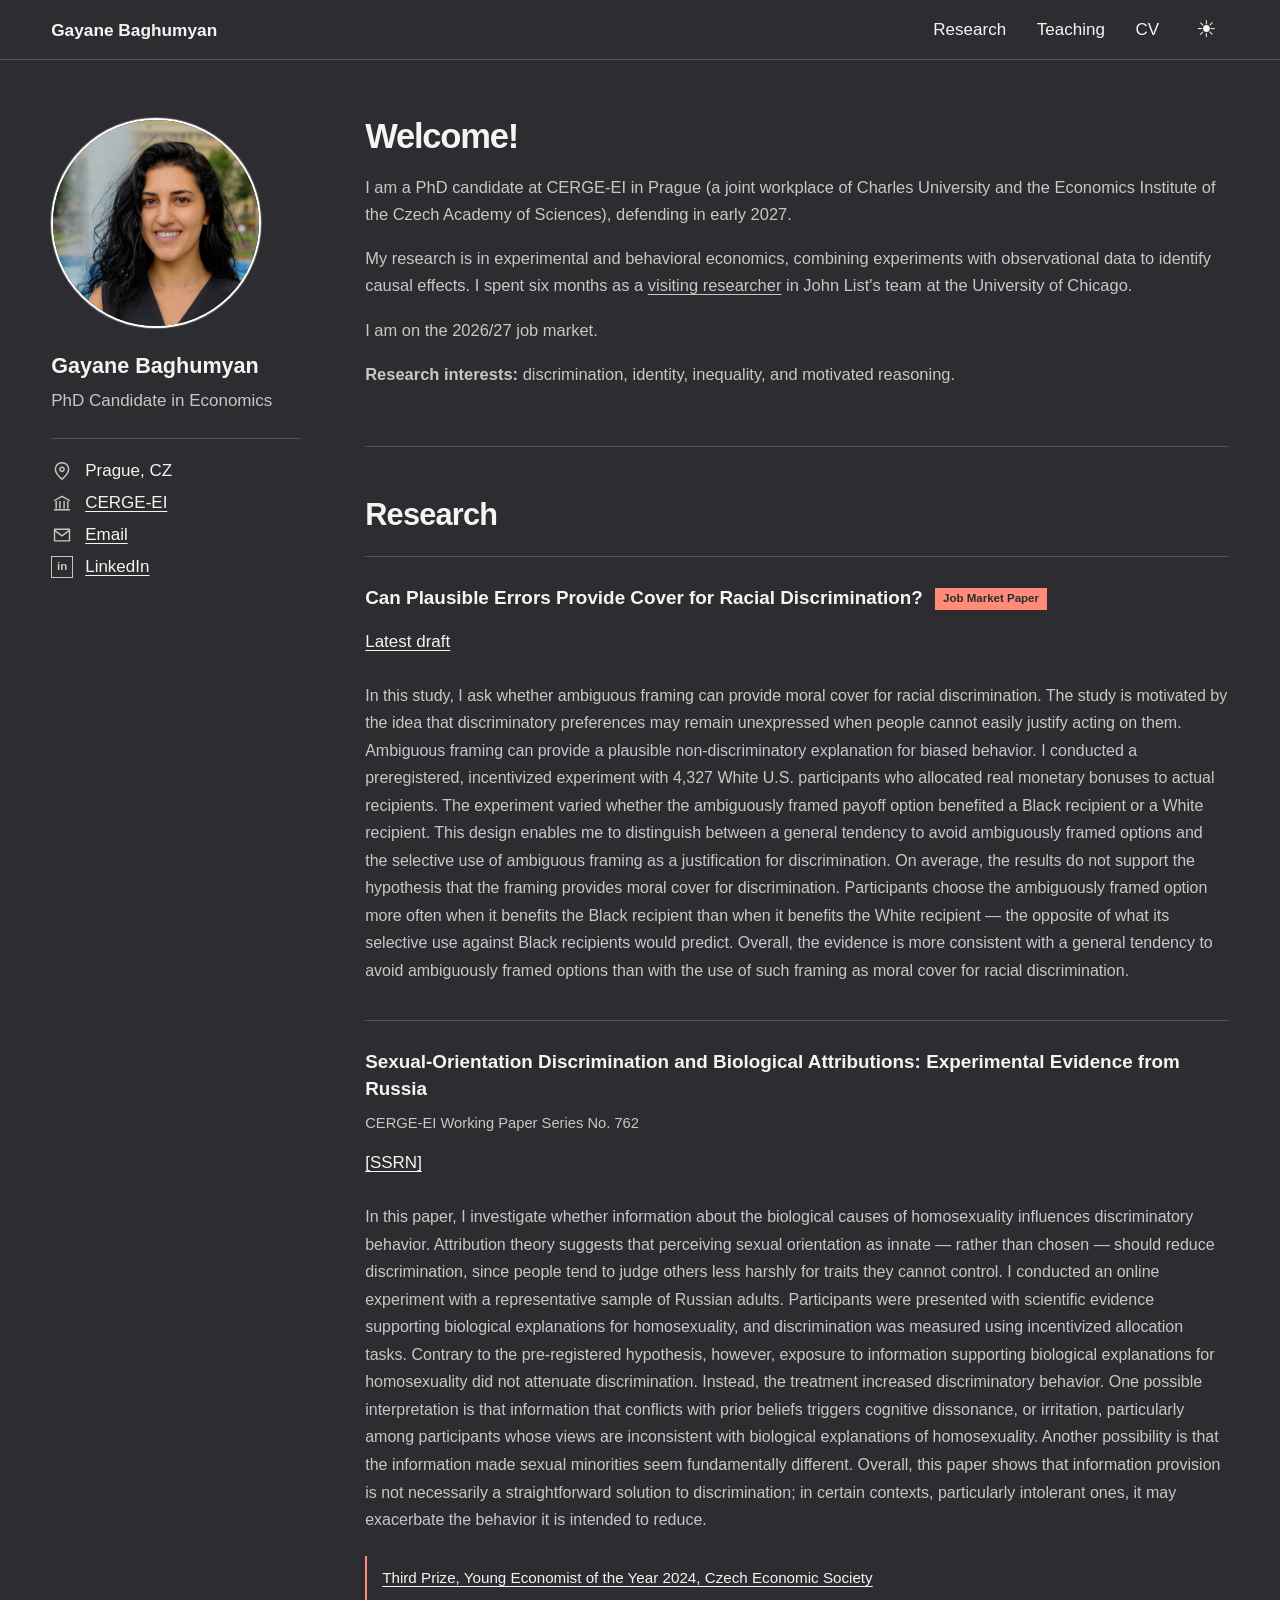
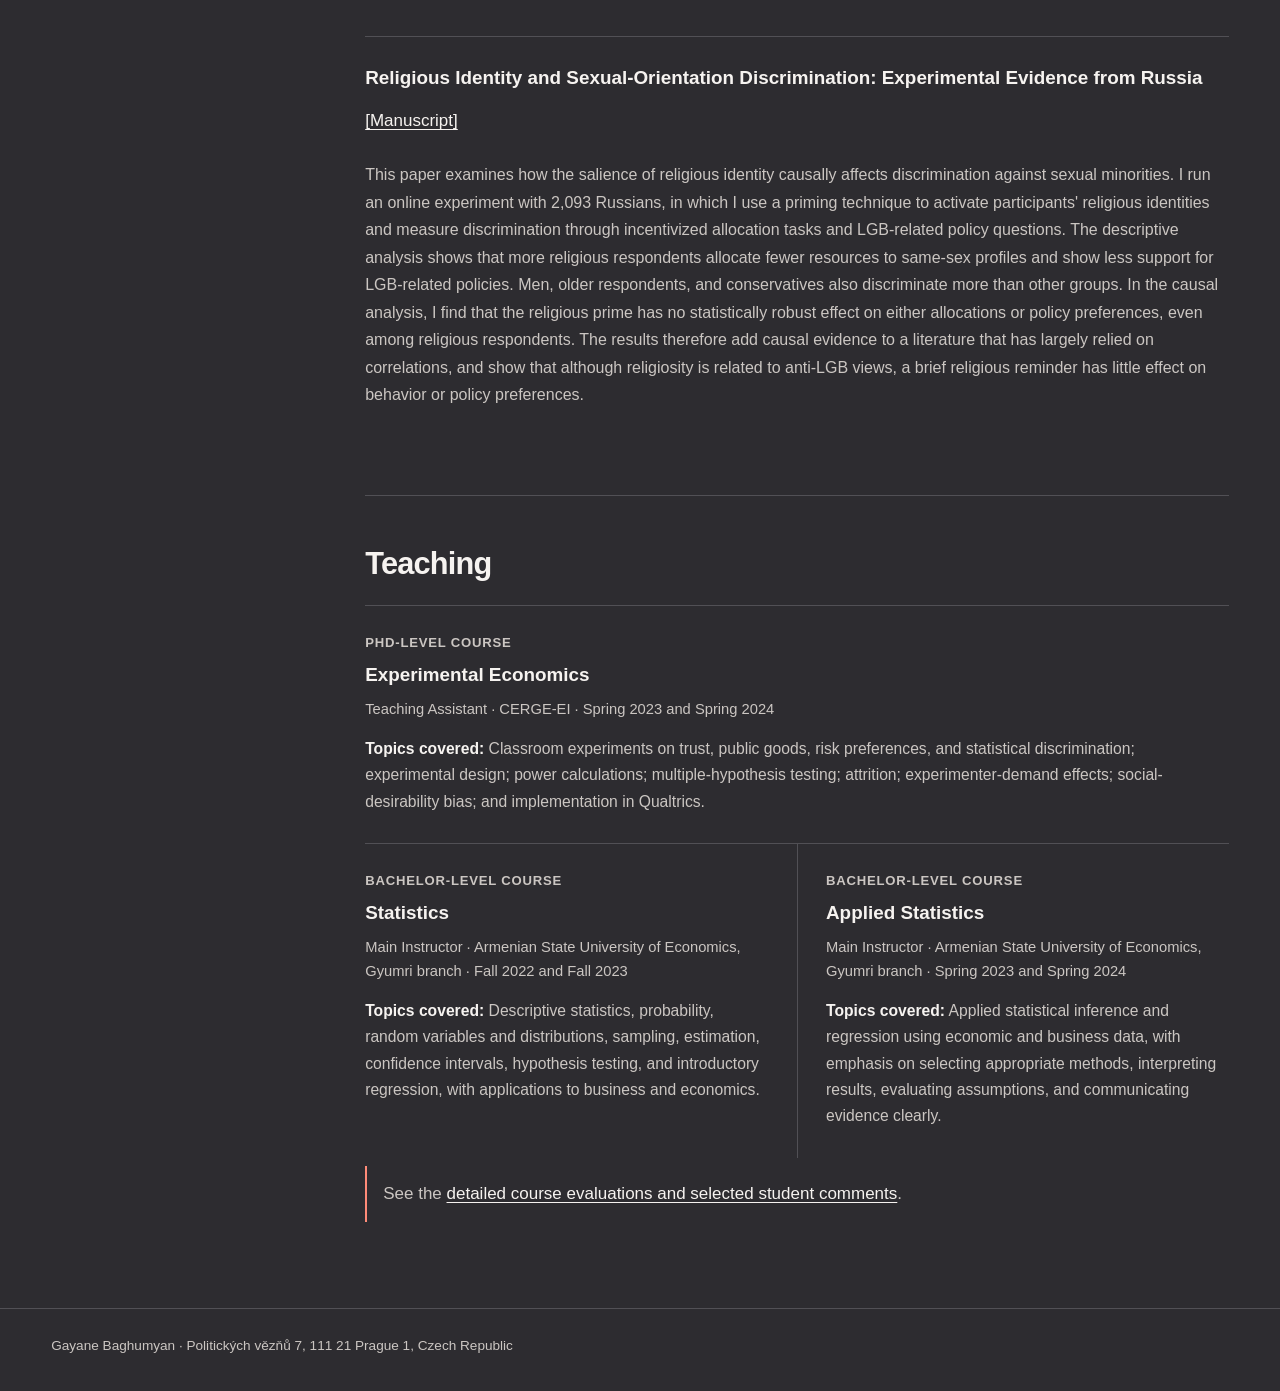
==== index.html @ 9e186c3a "Track theme toggle clicks and keep only 30-second timing" ====
<!doctype html>
<html lang="en">
<head>
  <meta charset="utf-8">
  <meta name="viewport" content="width=device-width, initial-scale=1">
  <title>Gayane Baghumyan</title>
  <meta name="description" content="Gayane Baghumyan — PhD candidate in economics at CERGE-EI, Prague. Experimental and behavioral economics.">
  <meta name="google-site-verification" content="0dXOdMFib8gQolip0rUQmylkaSBkf9SZeHn23r_GIMQ" />
  <link rel="canonical" href="https://gayanebaghumyan.github.io/">
  <meta property="og:title" content="Gayane Baghumyan">
  <meta property="og:description" content="Gayane Baghumyan — PhD candidate in economics at CERGE-EI, Prague. Experimental and behavioral economics.">
  <meta property="og:type" content="profile">
  <meta property="og:url" content="https://gayanebaghumyan.github.io/">
  <meta property="og:image" content="https://gayanebaghumyan.github.io/assets/headshot.png">
  <link rel="icon" type="image/png" href="assets/favicon.png?v=1">
  <link rel="apple-touch-icon" href="assets/favicon.png?v=1">
  <script src="theme.js?v=1"></script>
  <link rel="stylesheet" href="style.css?v=6">
  <script src="script.js?v=2" defer></script>
  <script src="analytics.js?v=4" defer></script>
</head>
<body data-analytics-page="home">
  <a class="skip-link" href="#content">Skip to content</a>

  <div class="site-shell">
    <header class="site-header">
      <div class="header-inner">
        <a class="header-name" href="index.html" aria-label="Gayane Baghumyan — home">Gayane Baghumyan</a>

        <div class="header-actions">
          <nav aria-label="Primary navigation">
            <a href="#research" data-analytics-click="click-research">Research</a>
            <a href="#teaching" data-analytics-click="click-teaching">Teaching</a>
            <a href="cv.html" data-analytics-click="click-cv">CV</a>
          </nav>

          <label class="theme-toggle" title="Toggle light and dark mode">
            <input id="theme-toggle" type="checkbox" checked aria-label="Toggle light and dark mode">
            <span class="theme-icon theme-icon-sun" aria-hidden="true">☀</span>
            <span class="theme-icon theme-icon-moon" aria-hidden="true">☾</span>
          </label>
        </div>
      </div>
    </header>

    <main id="content" class="content">
      <div class="profile-layout">
        <aside class="profile" aria-label="Profile">
          <div class="portrait-wrap">
            <img src="assets/headshot.png" alt="Portrait of Gayane Baghumyan" width="240" height="240">
          </div>

          <p class="profile-name">Gayane Baghumyan</p>
          <p class="profile-role">PhD Candidate in Economics</p>

          <div class="profile-details">
            <p class="profile-detail">
              <span class="detail-icon" aria-hidden="true">
                <svg viewBox="0 0 24 24" focusable="false">
                  <path d="M20 10c0 5-8 12-8 12S4 15 4 10a8 8 0 1 1 16 0Z"></path>
                  <circle cx="12" cy="10" r="2.5"></circle>
                </svg>
              </span>
              <span>Prague, CZ</span>
            </p>
            <p class="profile-detail">
              <span class="detail-icon" aria-hidden="true">
                <svg viewBox="0 0 24 24" focusable="false">
                  <path d="m3 9 9-5 9 5"></path>
                  <path d="M5 10v8M9.5 10v8M14.5 10v8M19 10v8M3 20h18"></path>
                </svg>
              </span>
              <a href="https://www.cerge-ei.cz/about/cerge-ei" target="_blank" rel="noopener">CERGE-EI</a>
            </p>
            <div class="profile-detail">
              <span class="detail-icon" aria-hidden="true">
                <svg viewBox="0 0 24 24" focusable="false">
                  <rect x="3" y="5" width="18" height="14"></rect>
                  <path d="m4 7 8 6 8-6"></path>
                </svg>
              </span>
              <button class="email-copy" type="button" data-email="baghumyangayane@gmail.com" aria-describedby="email-tooltip">
                Email
                <span class="email-tooltip" id="email-tooltip" role="status">baghumyangayane@gmail.com</span>
              </button>
            </div>
            <p class="profile-detail">
              <span class="detail-mark" aria-hidden="true">in</span>
              <a href="https://www.linkedin.com/in/gayane-baghumyan/" target="_blank" rel="noopener">LinkedIn</a>
            </p>
          </div>
        </aside>

        <div class="main-column">
          <section class="welcome" aria-labelledby="page-title">
            <h1 id="page-title">Welcome!</h1>

            <p>I am a PhD candidate at CERGE-EI in Prague (a joint workplace of Charles University and the Economics Institute of the Czech Academy of Sciences), defending in early 2027.</p>

            <p>My research is in experimental and behavioral economics, combining experiments with observational data to identify causal effects. I spent six months as a <a href="https://blog.cerge-ei.cz/?p=5012" target="_blank" rel="noopener">visiting researcher</a> in John List's team at the University of Chicago.</p>

            <p>I am on the 2026/27 job market.</p>

            <p><strong>Research interests:</strong> discrimination, identity, inequality, and motivated reasoning.</p>
          </section>

          <section class="research" aria-labelledby="research">
            <h2 id="research">Research</h2>

            <article>
              <div class="paper-heading">
                <h3>Can Plausible Errors Provide Cover for Racial Discrimination? <span class="jmp-badge">Job Market Paper</span></h3>
                <div class="paper-links">
                  <a href="papers/plausible-errors.pdf?v=20261022" target="_blank" rel="noopener" data-analytics-click="click-paper-jmp">Latest draft</a>
                </div>
              </div>
              <p class="abstract">In this study, I ask whether ambiguous framing can provide moral cover for racial discrimination. The study is motivated by the idea that discriminatory preferences may remain unexpressed when people cannot easily justify acting on them. Ambiguous framing can provide a plausible non-discriminatory explanation for biased behavior. I conducted a preregistered, incentivized experiment with 4,327 White U.S. participants who allocated real monetary bonuses to actual recipients. The experiment varied whether the ambiguously framed payoff option benefited a Black recipient or a White recipient. This design enables me to distinguish between a general tendency to avoid ambiguously framed options and the selective use of ambiguous framing as a justification for discrimination. On average, the results do not support the hypothesis that the framing provides moral cover for discrimination. Participants choose the ambiguously framed option more often when it benefits the Black recipient than when it benefits the White recipient — the opposite of what its selective use against Black recipients would predict. Overall, the evidence is more consistent with a general tendency to avoid ambiguously framed options than with the use of such framing as moral cover for racial discrimination.</p>
            </article>

            <article>
              <div class="paper-heading">
                <h3>Sexual-Orientation Discrimination and Biological Attributions: Experimental Evidence from Russia</h3>
                <p class="paper-status">CERGE-EI Working Paper Series No. 762</p>
                <div class="paper-links">
                  <a href="https://ssrn.com/abstract=4547312" target="_blank" rel="noopener">[SSRN]</a>
                </div>
              </div>
              <p class="abstract">In this paper, I investigate whether information about the biological causes of homosexuality influences discriminatory behavior. Attribution theory suggests that perceiving sexual orientation as innate — rather than chosen — should reduce discrimination, since people tend to judge others less harshly for traits they cannot control. I conducted an online experiment with a representative sample of Russian adults. Participants were presented with scientific evidence supporting biological explanations for homosexuality, and discrimination was measured using incentivized allocation tasks. Contrary to the pre-registered hypothesis, however, exposure to information supporting biological explanations for homosexuality did not attenuate discrimination. Instead, the treatment increased discriminatory behavior. One possible interpretation is that information that conflicts with prior beliefs triggers cognitive dissonance, or irritation, particularly among participants whose views are inconsistent with biological explanations of homosexuality. Another possibility is that the information made sexual minorities seem fundamentally different. Overall, this paper shows that information provision is not necessarily a straightforward solution to discrimination; in certain contexts, particularly intolerant ones, it may exacerbate the behavior it is intended to reduce.</p>
              <p class="award-line"><a href="https://www.cse.cz/en/media/czech-economic-society-has-awarded-the-young-economist-of-2024-award" target="_blank" rel="noopener">Third Prize, Young Economist of the Year 2024, Czech Economic Society</a></p>
            </article>

            <article>
              <div class="paper-heading">
                <h3>Religious Identity and Sexual-Orientation Discrimination: Experimental Evidence from Russia</h3>
                <div class="paper-links">
                  <a href="assets/papers/rel_identity_discrimination.pdf" target="_blank" rel="noopener">[Manuscript]</a>
                </div>
              </div>
              <p class="abstract">This paper examines how the salience of religious identity causally affects discrimination against sexual minorities. I run an online experiment with 2,093 Russians, in which I use a priming technique to activate participants' religious identities and measure discrimination through incentivized allocation tasks and LGB-related policy questions. The descriptive analysis shows that more religious respondents allocate fewer resources to same-sex profiles and show less support for LGB-related policies. Men, older respondents, and conservatives also discriminate more than other groups. In the causal analysis, I find that the religious prime has no statistically robust effect on either allocations or policy preferences, even among religious respondents. The results therefore add causal evidence to a literature that has largely relied on correlations, and show that although religiosity is related to anti-LGB views, a brief religious reminder has little effect on behavior or policy preferences.</p>
            </article>
          </section>

          <section class="teaching" aria-labelledby="teaching">
            <h2 id="teaching">Teaching</h2>

            <div class="teaching-list">
              <article class="teaching-entry">
                <p class="teaching-level">PhD-level course</p>
                <h3>Experimental Economics</h3>
                <p class="teaching-meta">Teaching Assistant · CERGE-EI · Spring 2023 and Spring 2024</p>
                <p class="teaching-topics"><strong>Topics covered:</strong> Classroom experiments on trust, public goods, risk preferences, and statistical discrimination; experimental design; power calculations; multiple-hypothesis testing; attrition; experimenter-demand effects; social-desirability bias; and implementation in Qualtrics.</p>
              </article>

              <article class="teaching-entry">
                <p class="teaching-level">Bachelor-level course</p>
                <h3>Statistics</h3>
                <p class="teaching-meta">Main Instructor · Armenian State University of Economics, Gyumri branch · Fall 2022 and Fall 2023</p>
                <p class="teaching-topics"><strong>Topics covered:</strong> Descriptive statistics, probability, random variables and distributions, sampling, estimation, confidence intervals, hypothesis testing, and introductory regression, with applications to business and economics.</p>
              </article>

              <article class="teaching-entry">
                <p class="teaching-level">Bachelor-level course</p>
                <h3>Applied Statistics</h3>
                <p class="teaching-meta">Main Instructor · Armenian State University of Economics, Gyumri branch · Spring 2023 and Spring 2024</p>
                <p class="teaching-topics"><strong>Topics covered:</strong> Applied statistical inference and regression using economic and business data, with emphasis on selecting appropriate methods, interpreting results, evaluating assumptions, and communicating evidence clearly.</p>
              </article>
            </div>

            <p class="teaching-evaluations">See the <a href="assets/teaching_evals.pdf" target="_blank" rel="noopener">detailed course evaluations and selected student comments</a>.</p>
          </section>
        </div>
      </div>
    </main>

    <footer class="site-footer">
      <p>
        Gayane Baghumyan ·
        <button class="address-copy" type="button" data-address="Politických vězňů 7, 111 21 Prague 1, Czech Republic" title="Copy address">
          Politických vězňů 7, 111 21 Prague 1, Czech Republic
        </button>
        <span class="address-feedback" aria-live="polite"></span>
      </p>
    </footer>
  </div>
  <script data-goatcounter="https://gayanebaghumyan.goatcounter.com/count" data-goatcounter-settings='{"no_onload": true, "path": "/site-visit", "title": "Site visitor"}' async src="https://gc.zgo.at/count.js"></script>
</body>
</html>
---- style.css ----
:root {
  color-scheme: dark;
}

:root[data-theme="light"] {
  color-scheme: light;
}

:root[data-theme="light"] body {
  background: #fdfbf9;
}

*,
*::before,
*::after {
  box-sizing: border-box;
}

html {
  scroll-behavior: smooth;
}

body {
  margin: 0;
  background: #2d2c30;
  font-family: -apple-system, BlinkMacSystemFont, "Segoe UI", Roboto,
    "Helvetica Neue", Arial, sans-serif;
  font-size: 1.0625rem;
  font-weight: 400;
  line-height: 1.65;
}

.site-shell {
  --bg: #2d2c30;
  --surface: #353438;
  --ink: #f6f3f0;
  --ink-soft: #cbc6c2;
  --accent: #ff8b78;
  --accent-strong: #ffb0a2;
  --rule: #515055;
  --portrait-bg: #403e42;

  min-height: 100vh;
  background: var(--bg);
  color: var(--ink);
}

:root[data-theme="light"] .site-shell {
  --bg: #fdfbf9;
  --surface: #f4efec;
  --ink: #343236;
  --ink-soft: #625d60;
  --accent: #a21c1d;
  --accent-strong: #7f1113;
  --rule: #e2dcda;
  --portrait-bg: #f2ece9;
}

img {
  display: block;
  max-width: 100%;
}

a {
  color: inherit;
  text-underline-offset: 0.2em;
  transition: color 150ms ease;
}

a:hover {
  color: var(--ink-soft);
  text-decoration-thickness: 2px;
}

a:focus-visible,
.theme-toggle:has(input:focus-visible) {
  outline: 2px solid var(--accent);
  outline-offset: 3px;
}

.skip-link {
  position: fixed;
  top: 8px;
  left: 8px;
  z-index: 30;
  padding: 10px 14px;
  transform: translateY(-160%);
  border: 1px solid #ff8b78;
  background: #2d2c30;
  color: #ffffff;
}

.skip-link:focus {
  transform: translateY(0);
}

.site-header {
  position: sticky;
  top: 0;
  z-index: 10;
  height: 60px;
  border-bottom: 1px solid var(--rule);
  background: var(--bg);
}

.header-inner,
.content,
.site-footer {
  width: 100%;
  margin-inline: auto;
  padding-inline: clamp(22px, 4vw, 64px);
}

.header-inner {
  display: flex;
  align-items: center;
  justify-content: space-between;
  gap: 24px;
  height: 60px;
}

.header-name {
  flex: 0 0 auto;
  color: var(--ink);
  font-size: 1.08rem;
  font-weight: 650;
  text-decoration: none;
  cursor: pointer;
}

.header-name:hover {
  color: var(--ink);
  text-decoration: none;
}

.header-actions,
nav {
  display: flex;
  align-items: center;
}

.header-actions {
  gap: clamp(12px, 2vw, 28px);
}

nav {
  gap: clamp(14px, 2.4vw, 38px);
}

nav a {
  display: inline-flex;
  align-items: center;
  min-height: 44px;
  color: var(--ink);
  text-decoration: none;
}

nav a:hover {
  color: var(--ink);
  text-decoration: underline;
}

.theme-toggle {
  position: relative;
  display: inline-grid;
  width: 44px;
  height: 44px;
  cursor: pointer;
  place-items: center;
}

.theme-toggle input {
  position: absolute;
  width: 1px;
  height: 1px;
  opacity: 0;
}

.theme-icon {
  grid-area: 1 / 1;
  font-size: 1.45rem;
  line-height: 1;
}

.theme-icon-moon {
  display: none;
}

.theme-toggle:has(input:not(:checked)) .theme-icon-sun {
  display: none;
}

.theme-toggle:has(input:not(:checked)) .theme-icon-moon {
  display: block;
}

section,
#content,
#research,
#teaching {
  scroll-margin-top: 88px;
}

.content {
  padding-block: clamp(38px, 4.5vw, 64px) 58px;
}

.profile-layout {
  display: grid;
  grid-template-columns: 250px minmax(0, 1fr);
  gap: clamp(42px, 5vw, 72px);
  align-items: start;
}

.profile {
  position: sticky;
  top: 92px;
}

.portrait-wrap {
  width: min(100%, 210px);
  margin-bottom: 20px;
}

.portrait-wrap img {
  width: 210px;
  height: auto;
  aspect-ratio: 1;
  object-fit: cover;
  border: 2px solid #ffffff;
  border-radius: 50%;
  background: var(--portrait-bg);
  box-shadow: 0 0 0 1px rgba(255, 255, 255, 0.24);
  color: transparent;
  font-size: 0;
}

:root[data-theme="light"] .portrait-wrap img {
  box-shadow: 0 0 0 1px rgba(52, 50, 54, 0.2);
}

.profile-name {
  margin: 0 0 6px;
  font-size: 1.35rem;
  font-weight: 650;
}

.profile-role {
  margin: 0;
  color: var(--ink-soft);
  line-height: 1.45;
}

.profile-details {
  display: grid;
  gap: 0;
  margin-top: 24px;
  padding-top: 16px;
  border-top: 1px solid var(--rule);
}

.profile-detail {
  position: relative;
  display: grid;
  grid-template-columns: 24px minmax(0, 1fr);
  gap: 10px;
  align-items: center;
  min-height: 32px;
  margin: 0;
}

.profile-details a {
  display: inline-flex;
  align-items: center;
  min-height: 32px;
}

.detail-icon,
.detail-mark {
  display: inline-grid;
  width: 22px;
  height: 22px;
  color: var(--ink-soft);
  place-items: center;
}

.detail-icon svg {
  width: 20px;
  height: 20px;
  fill: none;
  stroke: currentColor;
  stroke-linecap: round;
  stroke-linejoin: round;
  stroke-width: 1.7;
}

.detail-mark {
  border: 1px solid currentColor;
  font-size: 0.72rem;
  font-weight: 700;
  line-height: 1;
}

.email-copy {
  position: relative;
  width: max-content;
  min-height: 32px;
  padding: 0;
  border: 0;
  background: transparent;
  color: var(--ink);
  font: inherit;
  text-decoration: underline;
  text-decoration-thickness: 1px;
  text-underline-offset: 0.2em;
  cursor: pointer;
}

.email-copy:hover {
  color: var(--ink-soft);
  text-decoration-thickness: 2px;
}

.email-copy:focus-visible {
  outline: 2px solid var(--accent);
  outline-offset: 3px;
}

.email-tooltip {
  position: absolute;
  bottom: calc(100% + 7px);
  left: 0;
  z-index: 12;
  width: max-content;
  max-width: min(290px, calc(100vw - 36px));
  padding: 7px 10px;
  visibility: hidden;
  border: 1px solid var(--rule);
  background: var(--surface);
  color: var(--ink);
  font-size: 0.82rem;
  font-weight: 400;
  line-height: 1.35;
  text-align: left;
  text-decoration: none;
  opacity: 0;
  pointer-events: none;
}

.email-copy:hover .email-tooltip,
.email-copy:focus-visible .email-tooltip,
.email-copy.is-copied .email-tooltip {
  visibility: visible;
  opacity: 1;
}

.main-column {
  min-width: 0;
}

.cv-section {
  min-width: 0;
}

.cv-frame {
  display: block;
  width: 100%;
  height: calc(100vh - 178px);
  min-height: 720px;
  border: 1px solid var(--rule);
  background: #ffffff;
}

.cv-fallback {
  padding: 28px;
  background: var(--surface);
  color: var(--ink-soft);
}

.cv-fallback p {
  margin: 0;
}

h1,
h2,
h3,
p {
  margin-top: 0;
}

h1 {
  margin-bottom: 20px;
  color: var(--ink);
  font-size: clamp(1.95rem, 2.7vw, 2.8rem);
  font-weight: 650;
  line-height: 1.05;
  letter-spacing: -0.035em;
}

.welcome {
  padding-bottom: clamp(36px, 4.5vw, 58px);
}

.welcome p {
  margin-bottom: 18px;
  color: var(--ink-soft);
  font-size: clamp(1.03rem, 1.18vw, 1.14rem);
  line-height: 1.62;
}

.welcome p:last-child {
  margin-bottom: 0;
}

.research,
.teaching {
  padding-top: clamp(34px, 4vw, 50px);
  border-top: 1px solid var(--rule);
}

.teaching {
  margin-top: clamp(34px, 4vw, 50px);
  padding-bottom: 8px;
}

h2 {
  margin-bottom: 24px;
  color: var(--ink);
  font-size: clamp(1.7rem, 2.4vw, 2.35rem);
  font-weight: 650;
  line-height: 1.15;
  letter-spacing: -0.025em;
}

article {
  padding-block: 28px 36px;
  border-top: 1px solid var(--rule);
}

.paper-heading {
  margin-bottom: 18px;
}

h3 {
  margin-bottom: 8px;
  color: var(--ink);
  font-size: clamp(1.18rem, 1.45vw, 1.38rem);
  font-weight: 650;
  line-height: 1.42;
}

.jmp-badge {
  display: inline-block;
  margin-left: 7px;
  padding: 3px 8px;
  vertical-align: middle;
  background: var(--accent);
  color: var(--bg);
  font-size: 0.72rem;
  font-weight: 700;
  line-height: 1.35;
}

.paper-status {
  margin-bottom: 6px;
  color: var(--ink-soft);
  font-size: 0.92rem;
}

.paper-links a {
  display: inline-flex;
  align-items: center;
  min-height: 44px;
}

.paper-note {
  color: var(--ink-soft);
  font-size: 0.9rem;
}

.abstract {
  margin-bottom: 0;
  color: var(--ink-soft);
  font-size: 1rem;
  line-height: 1.72;
}

.award-line {
  margin: 22px 0 0;
  padding-left: 15px;
  border-left: 2px solid var(--accent);
  font-size: 0.95rem;
}

.award-line a {
  display: inline-flex;
  align-items: center;
  min-height: 44px;
  color: var(--ink);
}

.award-line a:hover {
  color: var(--ink-soft);
}

.teaching-list {
  display: grid;
  grid-template-columns: repeat(2, minmax(0, 1fr));
  border-top: 1px solid var(--rule);
}

.teaching-entry {
  padding: 26px 28px 28px 0;
  border-top: 0;
}

.teaching-entry:first-child {
  grid-column: 1 / -1;
  padding-right: 0;
  border-bottom: 1px solid var(--rule);
}

.teaching-entry:nth-child(3) {
  padding-right: 0;
  padding-left: 28px;
  border-left: 1px solid var(--rule);
}

.teaching-level {
  margin-bottom: 8px;
  color: var(--ink-soft);
  font-size: 0.82rem;
  font-weight: 700;
  letter-spacing: 0.06em;
  text-transform: uppercase;
}

.teaching-meta {
  margin-bottom: 15px;
  color: var(--ink-soft);
  font-size: 0.92rem;
}

.teaching-topics {
  margin-bottom: 0;
  color: var(--ink-soft);
  font-size: 0.98rem;
  line-height: 1.68;
}

.teaching-topics strong {
  color: var(--ink);
  font-weight: 600;
}

.teaching-evaluations {
  margin: 8px 0 20px;
  padding: 14px 0 14px 16px;
  border-left: 2px solid var(--accent);
  color: var(--ink-soft);
}

.teaching-evaluations a {
  color: var(--ink);
}

.site-footer {
  padding-block: 26px 34px;
  border-top: 1px solid var(--rule);
  color: var(--ink-soft);
  font-size: 0.85rem;
}

.site-footer p {
  margin: 0;
}

.address-copy {
  padding: 0;
  border: 0;
  background: transparent;
  color: inherit;
  font: inherit;
  text-align: left;
  cursor: copy;
}

.address-copy:hover {
  color: var(--ink);
}

.address-copy:focus-visible {
  outline: 2px solid var(--accent);
  outline-offset: 3px;
}

.address-feedback {
  margin-left: 0.4em;
  color: var(--ink);
  font-weight: 600;
}

@media (max-width: 900px) {
  .profile-layout {
    grid-template-columns: 200px minmax(0, 1fr);
    gap: 34px;
  }

  .profile {
    top: 82px;
  }

  .portrait-wrap img {
    width: 190px;
  }
}

@media (max-width: 720px) {
  .site-header,
  .header-inner {
    height: 56px;
  }

  .header-inner,
  .content,
  .site-footer {
    padding-inline: 18px;
  }

  .header-inner {
    gap: 10px;
  }

  .header-actions {
    gap: 6px;
  }

  nav {
    gap: 8px;
    font-size: 0.8rem;
  }

  .theme-toggle {
    width: 40px;
    height: 44px;
  }

  .header-name {
    font-size: 0.94rem;
  }

  section,
  #content,
  #research,
  #teaching {
    scroll-margin-top: 76px;
  }

  .content {
    padding-block: 34px 48px;
  }

  .profile-layout {
    grid-template-columns: 1fr;
    gap: 38px;
  }

  .profile {
    position: static;
    display: grid;
    grid-template-columns: 150px minmax(0, 1fr);
    column-gap: 24px;
    align-items: start;
  }

  .portrait-wrap {
    grid-row: 1 / span 3;
    width: 150px;
    margin-bottom: 0;
  }

  .portrait-wrap img {
    width: 150px;
  }

  .profile-name,
  .profile-role,
  .profile-details {
    grid-column: 2;
  }

  .profile-details {
    margin-top: 12px;
    padding-top: 10px;
  }

  .welcome {
    padding-bottom: 42px;
  }

  .email-tooltip {
    right: 0;
    left: auto;
  }

  .cv-frame {
    height: 72vh;
    min-height: 520px;
  }

  .teaching-list {
    grid-template-columns: 1fr;
  }

  .teaching-entry,
  .teaching-entry:first-child,
  .teaching-entry:nth-child(3) {
    grid-column: auto;
    padding: 24px 0 27px;
    border-left: 0;
    border-bottom: 0;
  }

  .teaching-entry + .teaching-entry {
    border-top: 1px solid var(--rule);
  }
}

@media (max-width: 520px) {
  .header-inner {
    padding-inline: 14px;
  }

  .header-name {
    max-width: 78px;
    line-height: 1.1;
  }

  nav {
    gap: 4px;
    font-size: 0.72rem;
  }

  .theme-toggle {
    width: 34px;
  }

  .theme-icon {
    font-size: 1.25rem;
  }

  .profile {
    grid-template-columns: 112px minmax(0, 1fr);
    column-gap: 18px;
  }

  .portrait-wrap {
    width: 112px;
  }

  .portrait-wrap img {
    width: 112px;
  }

  .profile-name {
    font-size: 1.18rem;
  }

  .profile-role {
    font-size: 0.95rem;
  }

  .profile-details {
    font-size: 0.95rem;
  }

  .welcome p {
    font-size: 1.02rem;
  }
}

@media (prefers-reduced-motion: reduce) {
  html {
    scroll-behavior: auto;
  }

  a {
    transition: none;
  }
}
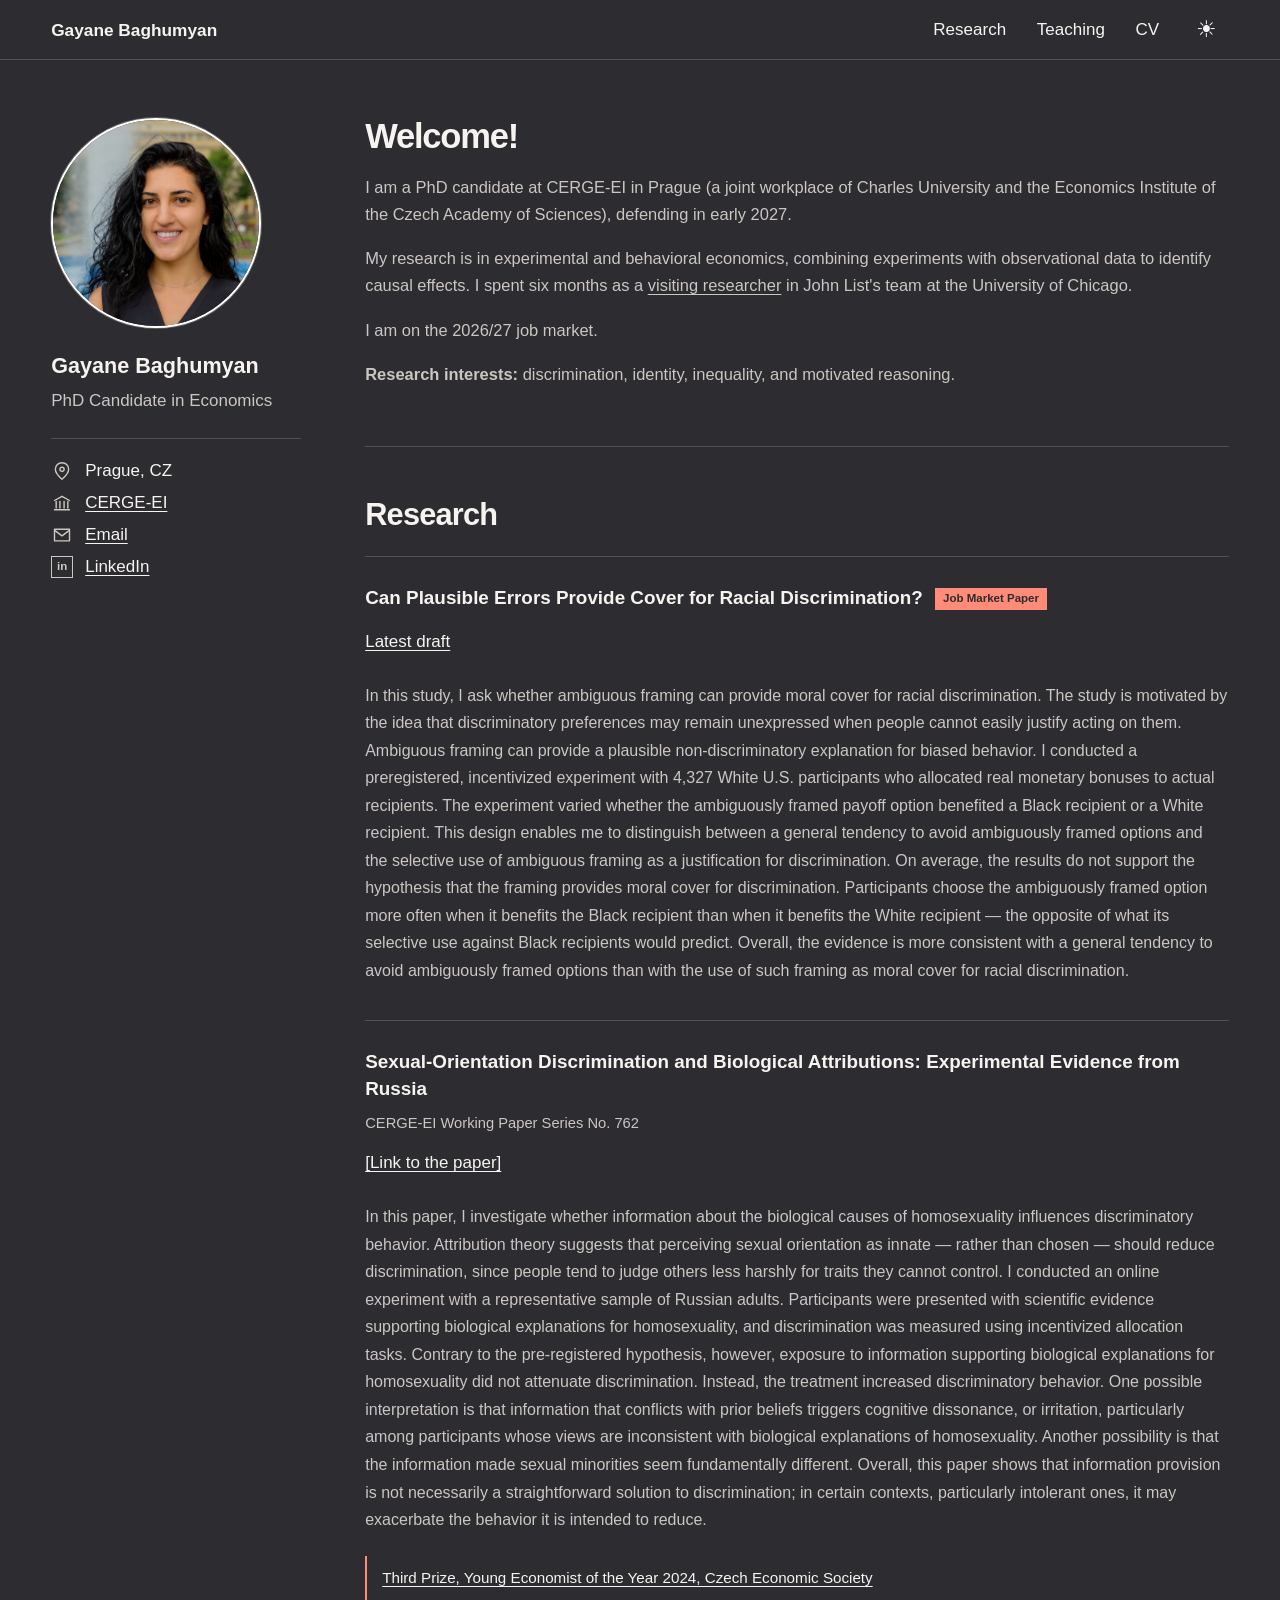
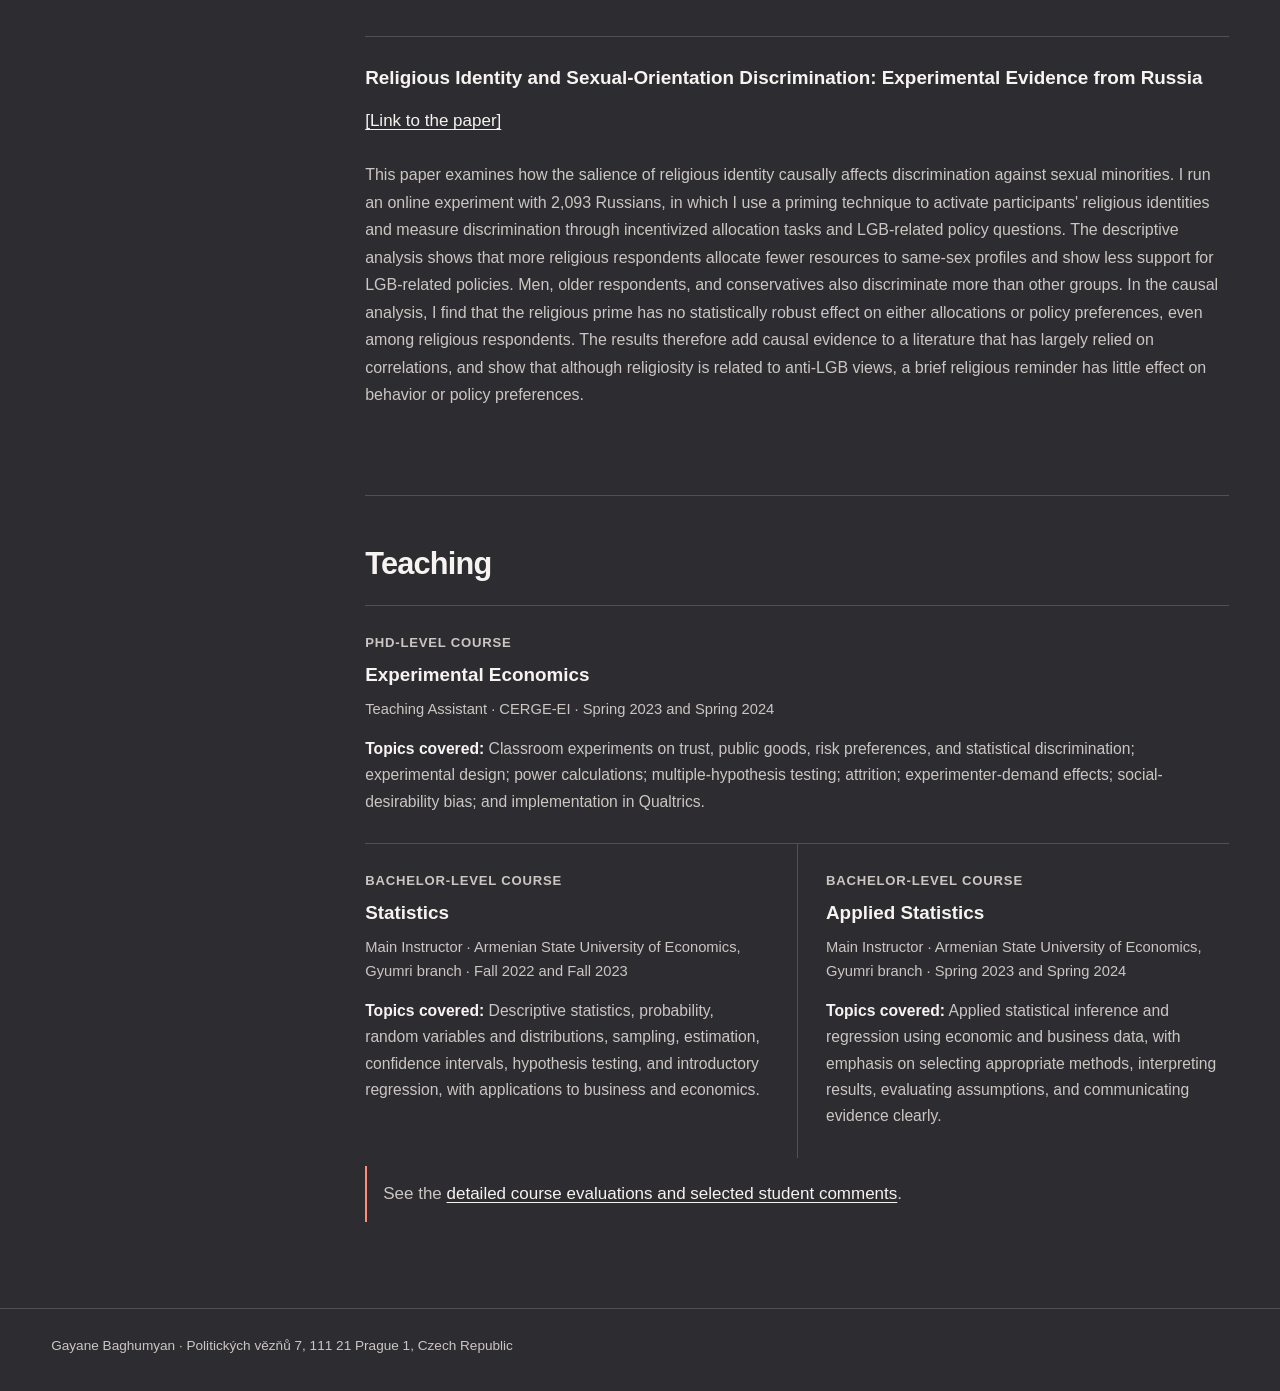
==== commit cc2f122a: "Use consistent paper link labels" ====
--- a/index.html
+++ b/index.html
@@ -122,7 +122,7 @@
                 <h3>Sexual-Orientation Discrimination and Biological Attributions: Experimental Evidence from Russia</h3>
                 <p class="paper-status">CERGE-EI Working Paper Series No. 762</p>
                 <div class="paper-links">
-                  <a href="https://ssrn.com/abstract=4547312" target="_blank" rel="noopener">[SSRN]</a>
+                  <a href="https://ssrn.com/abstract=4547312" target="_blank" rel="noopener">[Link to the paper]</a>
                 </div>
               </div>
               <p class="abstract">In this paper, I investigate whether information about the biological causes of homosexuality influences discriminatory behavior. Attribution theory suggests that perceiving sexual orientation as innate — rather than chosen — should reduce discrimination, since people tend to judge others less harshly for traits they cannot control. I conducted an online experiment with a representative sample of Russian adults. Participants were presented with scientific evidence supporting biological explanations for homosexuality, and discrimination was measured using incentivized allocation tasks. Contrary to the pre-registered hypothesis, however, exposure to information supporting biological explanations for homosexuality did not attenuate discrimination. Instead, the treatment increased discriminatory behavior. One possible interpretation is that information that conflicts with prior beliefs triggers cognitive dissonance, or irritation, particularly among participants whose views are inconsistent with biological explanations of homosexuality. Another possibility is that the information made sexual minorities seem fundamentally different. Overall, this paper shows that information provision is not necessarily a straightforward solution to discrimination; in certain contexts, particularly intolerant ones, it may exacerbate the behavior it is intended to reduce.</p>
@@ -133,7 +133,7 @@
               <div class="paper-heading">
                 <h3>Religious Identity and Sexual-Orientation Discrimination: Experimental Evidence from Russia</h3>
                 <div class="paper-links">
-                  <a href="assets/papers/rel_identity_discrimination.pdf" target="_blank" rel="noopener">[Manuscript]</a>
+                  <a href="assets/papers/rel_identity_discrimination.pdf" target="_blank" rel="noopener">[Link to the paper]</a>
                 </div>
               </div>
               <p class="abstract">This paper examines how the salience of religious identity causally affects discrimination against sexual minorities. I run an online experiment with 2,093 Russians, in which I use a priming technique to activate participants' religious identities and measure discrimination through incentivized allocation tasks and LGB-related policy questions. The descriptive analysis shows that more religious respondents allocate fewer resources to same-sex profiles and show less support for LGB-related policies. Men, older respondents, and conservatives also discriminate more than other groups. In the causal analysis, I find that the religious prime has no statistically robust effect on either allocations or policy preferences, even among religious respondents. The results therefore add causal evidence to a literature that has largely relied on correlations, and show that although religiosity is related to anti-LGB views, a brief religious reminder has little effect on behavior or policy preferences.</p>
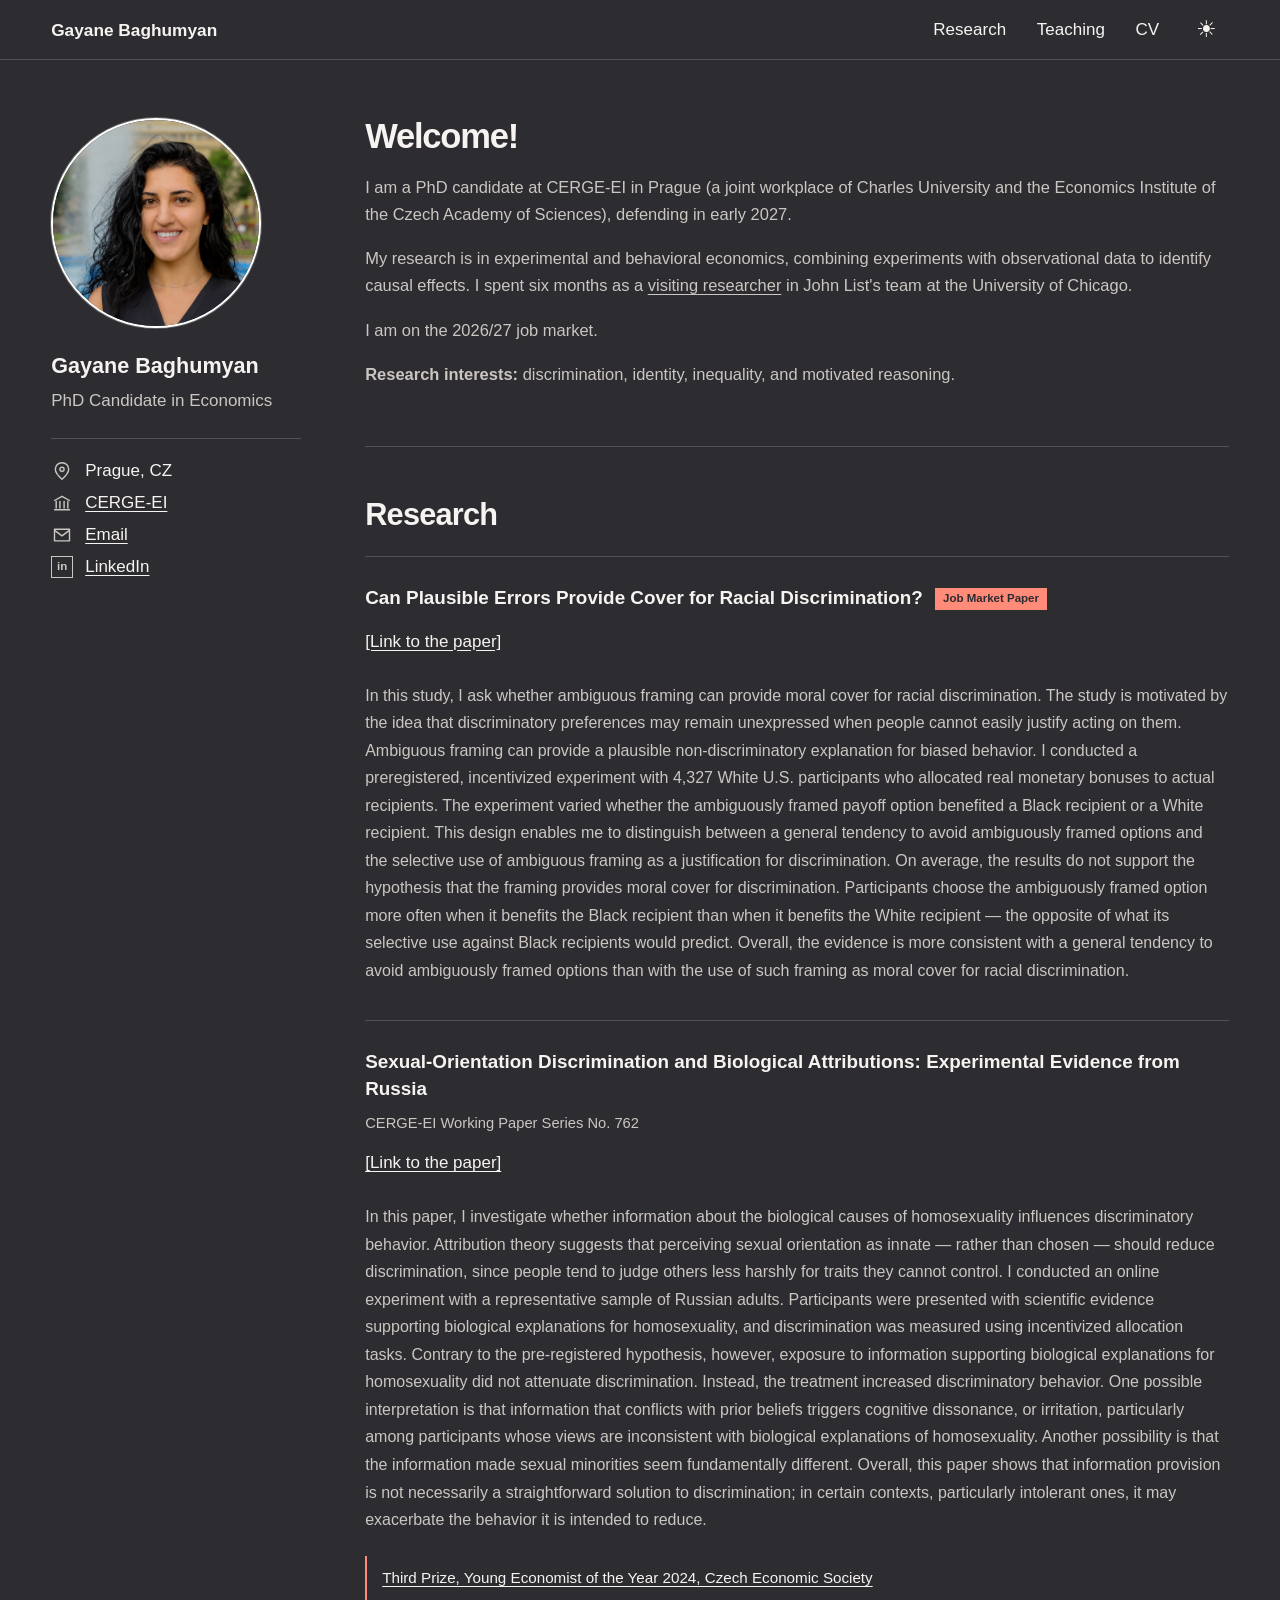
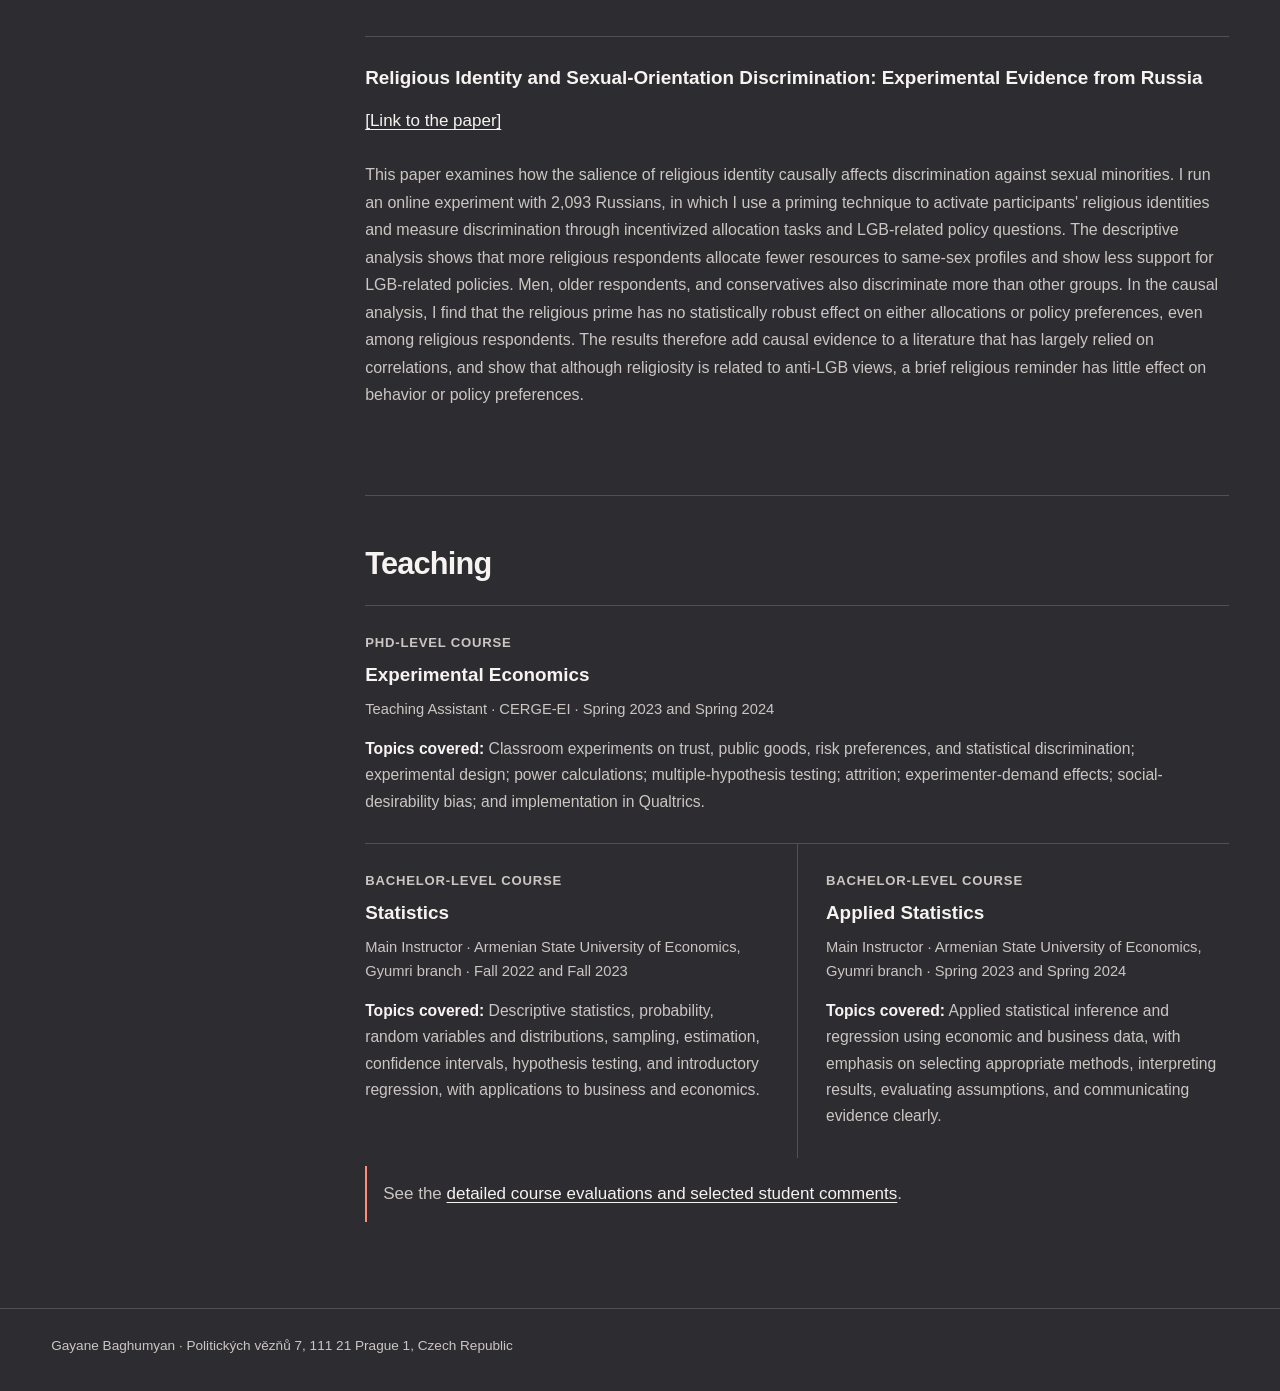
==== commit 80c136ef: "Match job market paper link label to other papers" ====
--- a/index.html
+++ b/index.html
@@ -111,7 +111,7 @@
               <div class="paper-heading">
                 <h3>Can Plausible Errors Provide Cover for Racial Discrimination? <span class="jmp-badge">Job Market Paper</span></h3>
                 <div class="paper-links">
-                  <a href="papers/plausible-errors.pdf?v=20261022" target="_blank" rel="noopener" data-analytics-click="click-paper-jmp">Latest draft</a>
+                  <a href="papers/plausible-errors.pdf?v=92b6ce6ceaa4" target="_blank" rel="noopener" data-analytics-click="click-paper-jmp">[Link to the paper]</a>
                 </div>
               </div>
               <p class="abstract">In this study, I ask whether ambiguous framing can provide moral cover for racial discrimination. The study is motivated by the idea that discriminatory preferences may remain unexpressed when people cannot easily justify acting on them. Ambiguous framing can provide a plausible non-discriminatory explanation for biased behavior. I conducted a preregistered, incentivized experiment with 4,327 White U.S. participants who allocated real monetary bonuses to actual recipients. The experiment varied whether the ambiguously framed payoff option benefited a Black recipient or a White recipient. This design enables me to distinguish between a general tendency to avoid ambiguously framed options and the selective use of ambiguous framing as a justification for discrimination. On average, the results do not support the hypothesis that the framing provides moral cover for discrimination. Participants choose the ambiguously framed option more often when it benefits the Black recipient than when it benefits the White recipient — the opposite of what its selective use against Black recipients would predict. Overall, the evidence is more consistent with a general tendency to avoid ambiguously framed options than with the use of such framing as moral cover for racial discrimination.</p>
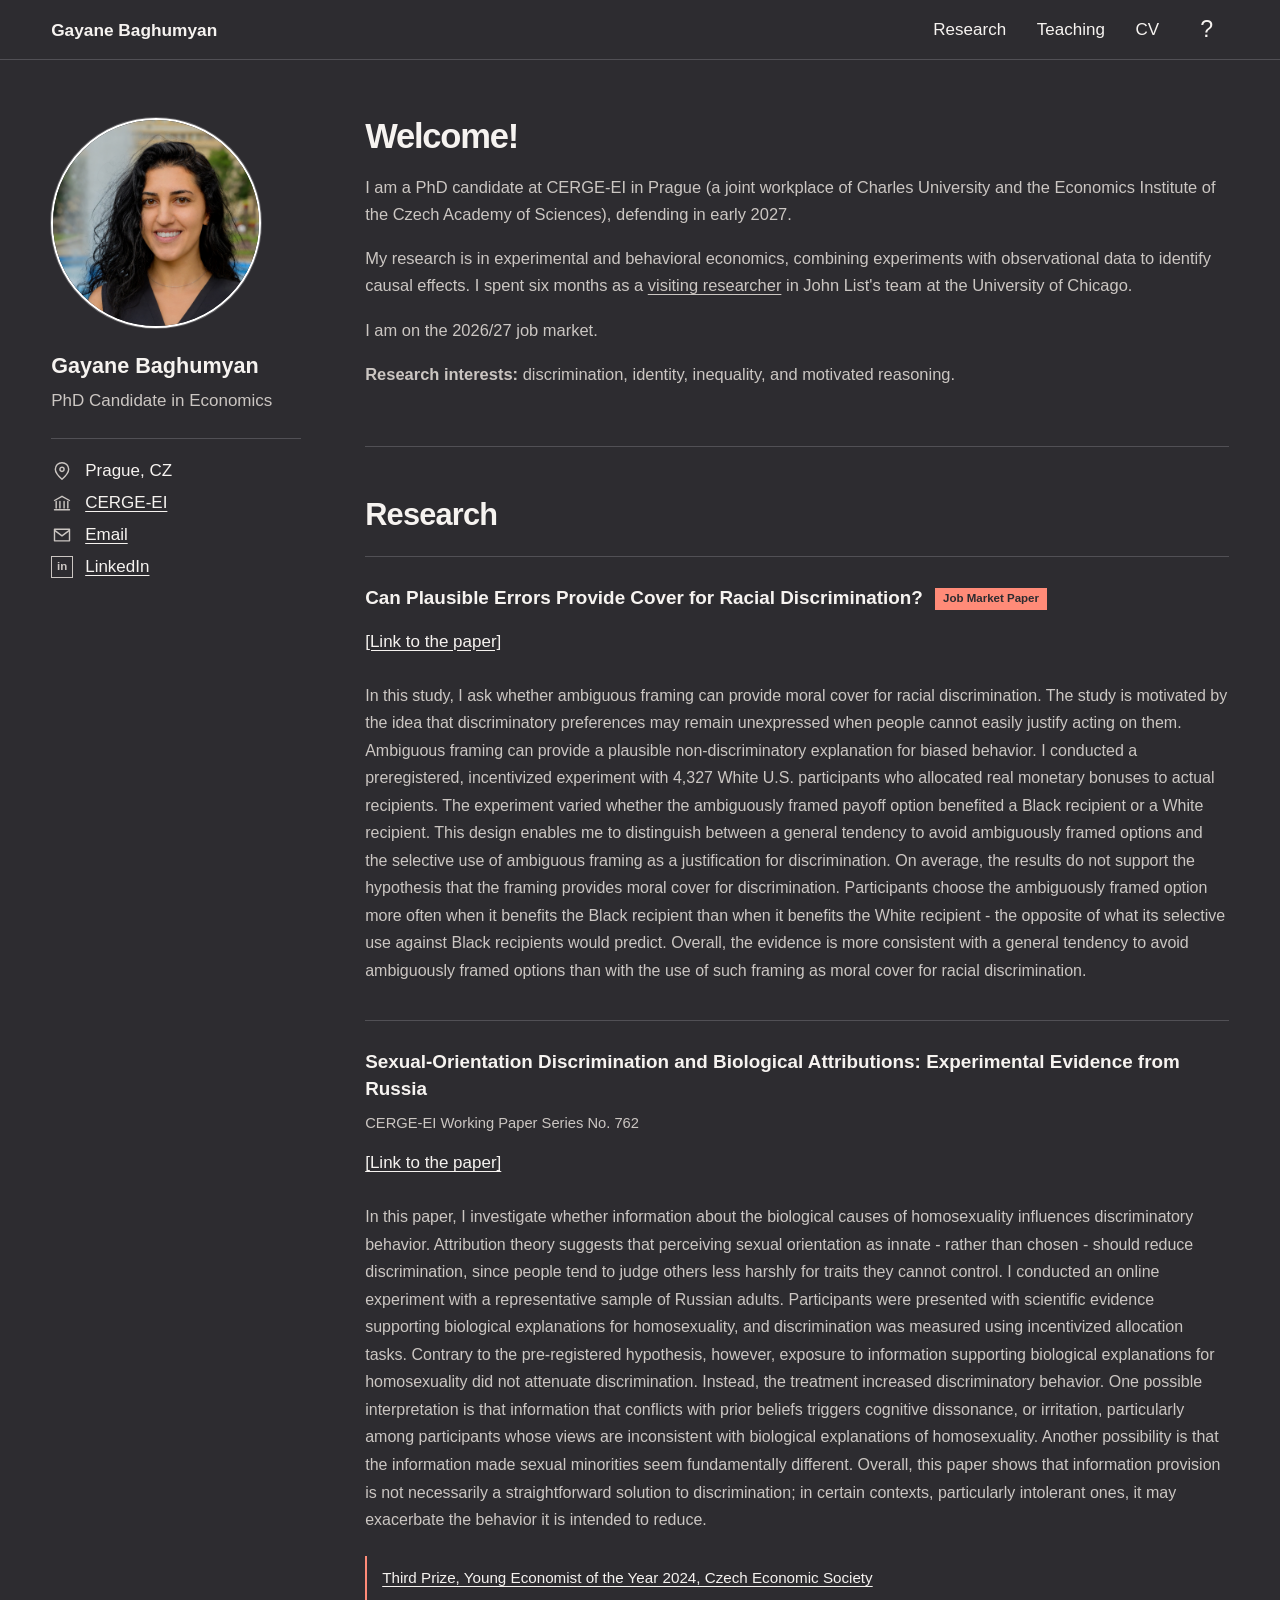
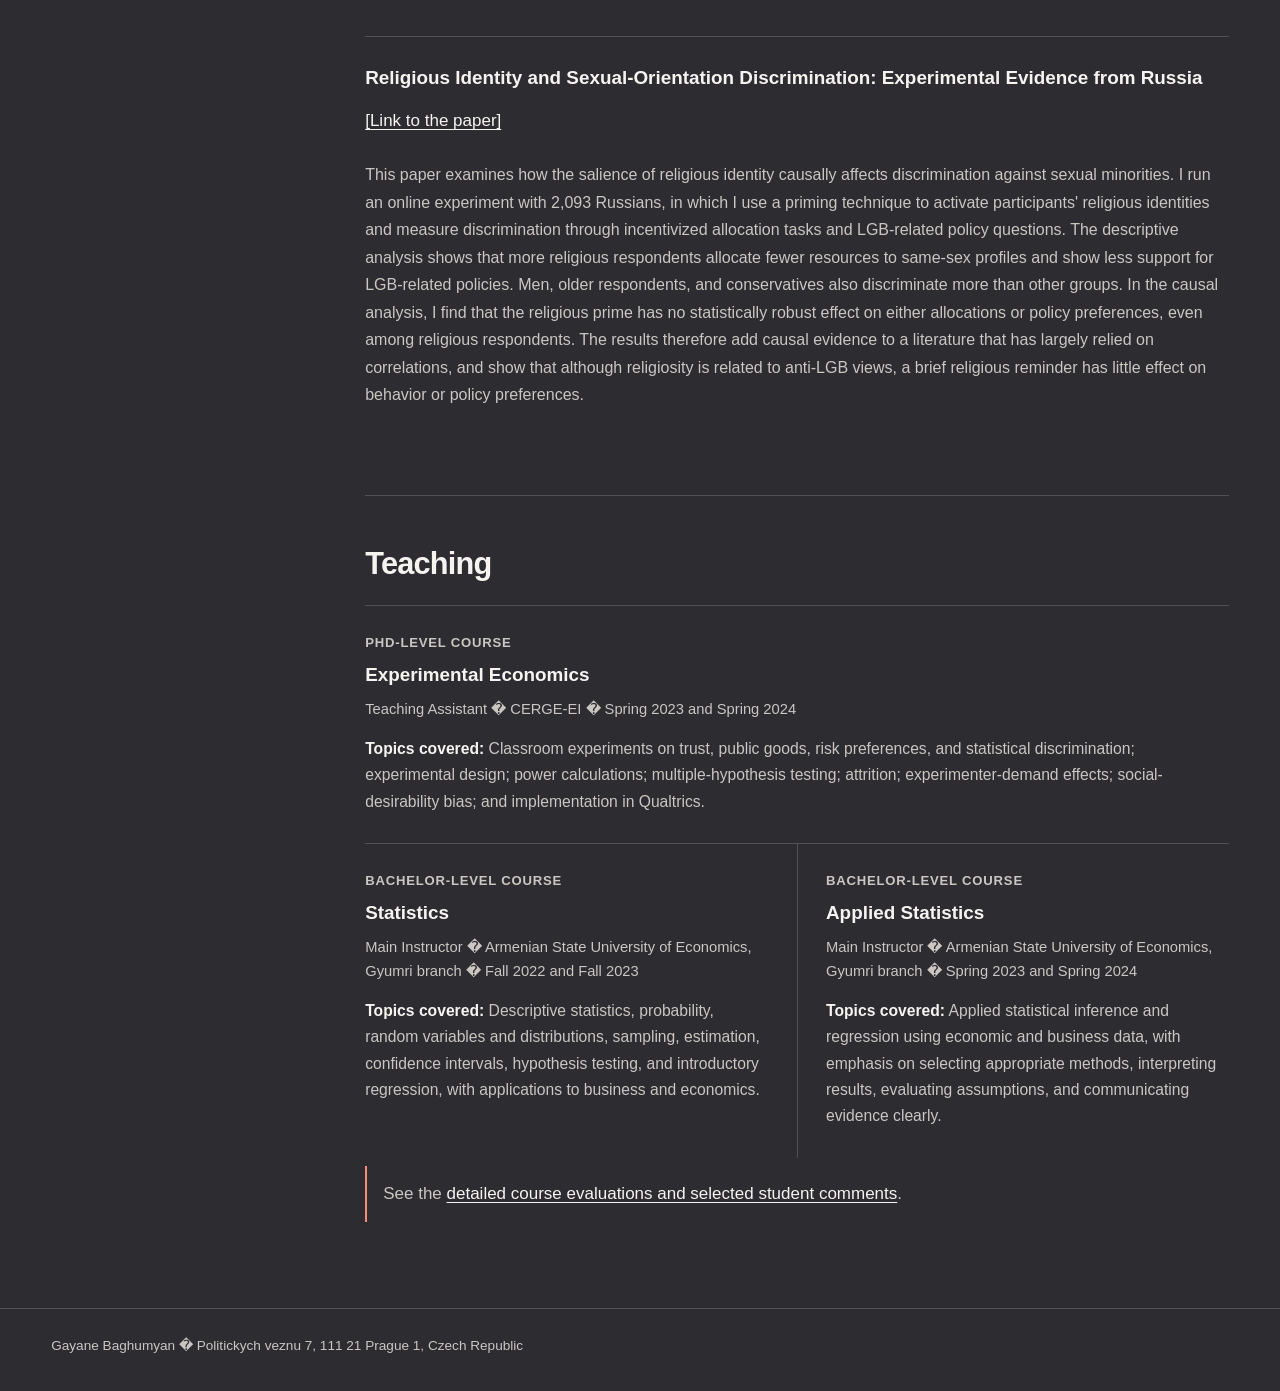
==== commit 49c78620: "Show and copy the Prague address from the profile" ====
--- a/index.html
+++ b/index.html
@@ -4,19 +4,19 @@
   <meta charset="utf-8">
   <meta name="viewport" content="width=device-width, initial-scale=1">
   <title>Gayane Baghumyan</title>
-  <meta name="description" content="Gayane Baghumyan — PhD candidate in economics at CERGE-EI, Prague. Experimental and behavioral economics.">
+  <meta name="description" content="Gayane Baghumyan - PhD candidate in economics at CERGE-EI, Prague. Experimental and behavioral economics.">
   <meta name="google-site-verification" content="0dXOdMFib8gQolip0rUQmylkaSBkf9SZeHn23r_GIMQ" />
   <link rel="canonical" href="https://gayanebaghumyan.github.io/">
   <meta property="og:title" content="Gayane Baghumyan">
-  <meta property="og:description" content="Gayane Baghumyan — PhD candidate in economics at CERGE-EI, Prague. Experimental and behavioral economics.">
+  <meta property="og:description" content="Gayane Baghumyan - PhD candidate in economics at CERGE-EI, Prague. Experimental and behavioral economics.">
   <meta property="og:type" content="profile">
   <meta property="og:url" content="https://gayanebaghumyan.github.io/">
   <meta property="og:image" content="https://gayanebaghumyan.github.io/assets/headshot.png">
   <link rel="icon" type="image/png" href="assets/favicon.png?v=1">
   <link rel="apple-touch-icon" href="assets/favicon.png?v=1">
   <script src="theme.js?v=1"></script>
-  <link rel="stylesheet" href="style.css?v=6">
-  <script src="script.js?v=2" defer></script>
+  <link rel="stylesheet" href="style.css?v=7">
+  <script src="script.js?v=3" defer></script>
   <script src="analytics.js?v=4" defer></script>
 </head>
 <body data-analytics-page="home">
@@ -25,7 +25,7 @@
   <div class="site-shell">
     <header class="site-header">
       <div class="header-inner">
-        <a class="header-name" href="index.html" aria-label="Gayane Baghumyan — home">Gayane Baghumyan</a>
+        <a class="header-name" href="index.html" aria-label="Gayane Baghumyan - home">Gayane Baghumyan</a>
 
         <div class="header-actions">
           <nav aria-label="Primary navigation">
@@ -36,8 +36,8 @@
 
           <label class="theme-toggle" title="Toggle light and dark mode">
             <input id="theme-toggle" type="checkbox" checked aria-label="Toggle light and dark mode">
-            <span class="theme-icon theme-icon-sun" aria-hidden="true">☀</span>
-            <span class="theme-icon theme-icon-moon" aria-hidden="true">☾</span>
+            <span class="theme-icon theme-icon-sun" aria-hidden="true">?</span>
+            <span class="theme-icon theme-icon-moon" aria-hidden="true">?</span>
           </label>
         </div>
       </div>
@@ -61,7 +61,10 @@
                   <circle cx="12" cy="10" r="2.5"></circle>
                 </svg>
               </span>
-              <span>Prague, CZ</span>
+              <button class="address-copy profile-address-copy" type="button" data-address="Politickych veznu 7, 111 21 Prague 1, Czech Republic" aria-label="Prague, CZ, copy address" aria-describedby="address-tooltip">
+                Prague, CZ
+                <span class="address-tooltip" id="address-tooltip" aria-live="polite">Copy address: Politickych veznu 7, 111 21 Prague 1, Czech Republic</span>
+              </button>
             </p>
             <p class="profile-detail">
               <span class="detail-icon" aria-hidden="true">
@@ -114,7 +117,7 @@
                   <a href="papers/plausible-errors.pdf?v=92b6ce6ceaa4" target="_blank" rel="noopener" data-analytics-click="click-paper-jmp">[Link to the paper]</a>
                 </div>
               </div>
-              <p class="abstract">In this study, I ask whether ambiguous framing can provide moral cover for racial discrimination. The study is motivated by the idea that discriminatory preferences may remain unexpressed when people cannot easily justify acting on them. Ambiguous framing can provide a plausible non-discriminatory explanation for biased behavior. I conducted a preregistered, incentivized experiment with 4,327 White U.S. participants who allocated real monetary bonuses to actual recipients. The experiment varied whether the ambiguously framed payoff option benefited a Black recipient or a White recipient. This design enables me to distinguish between a general tendency to avoid ambiguously framed options and the selective use of ambiguous framing as a justification for discrimination. On average, the results do not support the hypothesis that the framing provides moral cover for discrimination. Participants choose the ambiguously framed option more often when it benefits the Black recipient than when it benefits the White recipient — the opposite of what its selective use against Black recipients would predict. Overall, the evidence is more consistent with a general tendency to avoid ambiguously framed options than with the use of such framing as moral cover for racial discrimination.</p>
+              <p class="abstract">In this study, I ask whether ambiguous framing can provide moral cover for racial discrimination. The study is motivated by the idea that discriminatory preferences may remain unexpressed when people cannot easily justify acting on them. Ambiguous framing can provide a plausible non-discriminatory explanation for biased behavior. I conducted a preregistered, incentivized experiment with 4,327 White U.S. participants who allocated real monetary bonuses to actual recipients. The experiment varied whether the ambiguously framed payoff option benefited a Black recipient or a White recipient. This design enables me to distinguish between a general tendency to avoid ambiguously framed options and the selective use of ambiguous framing as a justification for discrimination. On average, the results do not support the hypothesis that the framing provides moral cover for discrimination. Participants choose the ambiguously framed option more often when it benefits the Black recipient than when it benefits the White recipient - the opposite of what its selective use against Black recipients would predict. Overall, the evidence is more consistent with a general tendency to avoid ambiguously framed options than with the use of such framing as moral cover for racial discrimination.</p>
             </article>
 
             <article>
@@ -125,7 +128,7 @@
                   <a href="https://ssrn.com/abstract=4547312" target="_blank" rel="noopener">[Link to the paper]</a>
                 </div>
               </div>
-              <p class="abstract">In this paper, I investigate whether information about the biological causes of homosexuality influences discriminatory behavior. Attribution theory suggests that perceiving sexual orientation as innate — rather than chosen — should reduce discrimination, since people tend to judge others less harshly for traits they cannot control. I conducted an online experiment with a representative sample of Russian adults. Participants were presented with scientific evidence supporting biological explanations for homosexuality, and discrimination was measured using incentivized allocation tasks. Contrary to the pre-registered hypothesis, however, exposure to information supporting biological explanations for homosexuality did not attenuate discrimination. Instead, the treatment increased discriminatory behavior. One possible interpretation is that information that conflicts with prior beliefs triggers cognitive dissonance, or irritation, particularly among participants whose views are inconsistent with biological explanations of homosexuality. Another possibility is that the information made sexual minorities seem fundamentally different. Overall, this paper shows that information provision is not necessarily a straightforward solution to discrimination; in certain contexts, particularly intolerant ones, it may exacerbate the behavior it is intended to reduce.</p>
+              <p class="abstract">In this paper, I investigate whether information about the biological causes of homosexuality influences discriminatory behavior. Attribution theory suggests that perceiving sexual orientation as innate - rather than chosen - should reduce discrimination, since people tend to judge others less harshly for traits they cannot control. I conducted an online experiment with a representative sample of Russian adults. Participants were presented with scientific evidence supporting biological explanations for homosexuality, and discrimination was measured using incentivized allocation tasks. Contrary to the pre-registered hypothesis, however, exposure to information supporting biological explanations for homosexuality did not attenuate discrimination. Instead, the treatment increased discriminatory behavior. One possible interpretation is that information that conflicts with prior beliefs triggers cognitive dissonance, or irritation, particularly among participants whose views are inconsistent with biological explanations of homosexuality. Another possibility is that the information made sexual minorities seem fundamentally different. Overall, this paper shows that information provision is not necessarily a straightforward solution to discrimination; in certain contexts, particularly intolerant ones, it may exacerbate the behavior it is intended to reduce.</p>
               <p class="award-line"><a href="https://www.cse.cz/en/media/czech-economic-society-has-awarded-the-young-economist-of-2024-award" target="_blank" rel="noopener">Third Prize, Young Economist of the Year 2024, Czech Economic Society</a></p>
             </article>
 
@@ -147,21 +150,21 @@
               <article class="teaching-entry">
                 <p class="teaching-level">PhD-level course</p>
                 <h3>Experimental Economics</h3>
-                <p class="teaching-meta">Teaching Assistant · CERGE-EI · Spring 2023 and Spring 2024</p>
+                <p class="teaching-meta">Teaching Assistant � CERGE-EI � Spring 2023 and Spring 2024</p>
                 <p class="teaching-topics"><strong>Topics covered:</strong> Classroom experiments on trust, public goods, risk preferences, and statistical discrimination; experimental design; power calculations; multiple-hypothesis testing; attrition; experimenter-demand effects; social-desirability bias; and implementation in Qualtrics.</p>
               </article>
 
               <article class="teaching-entry">
                 <p class="teaching-level">Bachelor-level course</p>
                 <h3>Statistics</h3>
-                <p class="teaching-meta">Main Instructor · Armenian State University of Economics, Gyumri branch · Fall 2022 and Fall 2023</p>
+                <p class="teaching-meta">Main Instructor � Armenian State University of Economics, Gyumri branch � Fall 2022 and Fall 2023</p>
                 <p class="teaching-topics"><strong>Topics covered:</strong> Descriptive statistics, probability, random variables and distributions, sampling, estimation, confidence intervals, hypothesis testing, and introductory regression, with applications to business and economics.</p>
               </article>
 
               <article class="teaching-entry">
                 <p class="teaching-level">Bachelor-level course</p>
                 <h3>Applied Statistics</h3>
-                <p class="teaching-meta">Main Instructor · Armenian State University of Economics, Gyumri branch · Spring 2023 and Spring 2024</p>
+                <p class="teaching-meta">Main Instructor � Armenian State University of Economics, Gyumri branch � Spring 2023 and Spring 2024</p>
                 <p class="teaching-topics"><strong>Topics covered:</strong> Applied statistical inference and regression using economic and business data, with emphasis on selecting appropriate methods, interpreting results, evaluating assumptions, and communicating evidence clearly.</p>
               </article>
             </div>
@@ -174,9 +177,9 @@
 
     <footer class="site-footer">
       <p>
-        Gayane Baghumyan ·
-        <button class="address-copy" type="button" data-address="Politických vězňů 7, 111 21 Prague 1, Czech Republic" title="Copy address">
-          Politických vězňů 7, 111 21 Prague 1, Czech Republic
+        Gayane Baghumyan �
+        <button class="address-copy" type="button" data-address="Politickych veznu 7, 111 21 Prague 1, Czech Republic" title="Copy address">
+          Politickych veznu 7, 111 21 Prague 1, Czech Republic
         </button>
         <span class="address-feedback" aria-live="polite"></span>
       </p>
--- a/style.css
+++ b/style.css
@@ -326,7 +326,8 @@
   outline-offset: 3px;
 }
 
-.email-tooltip {
+.email-tooltip,
+.address-tooltip {
   position: absolute;
   bottom: calc(100% + 7px);
   left: 0;
@@ -347,11 +348,28 @@
   pointer-events: none;
 }
 
+.profile-address-copy {
+  justify-self: start;
+  min-height: 32px;
+}
+
+.address-tooltip {
+  bottom: 100%;
+  left: 34px;
+}
+
 .email-copy:hover .email-tooltip,
 .email-copy:focus-visible .email-tooltip,
-.email-copy.is-copied .email-tooltip {
+.email-copy.is-copied .email-tooltip,
+.profile-address-copy:hover .address-tooltip,
+.profile-address-copy:focus-visible .address-tooltip,
+.profile-address-copy.has-copy-feedback .address-tooltip {
   visibility: visible;
   opacity: 1;
+}
+
+.profile-address-copy:hover .address-tooltip {
+  pointer-events: auto;
 }
 
 .main-column {
@@ -698,7 +716,8 @@
     padding-bottom: 42px;
   }
 
-  .email-tooltip {
+  .email-tooltip,
+  .address-tooltip {
     right: 0;
     left: auto;
   }
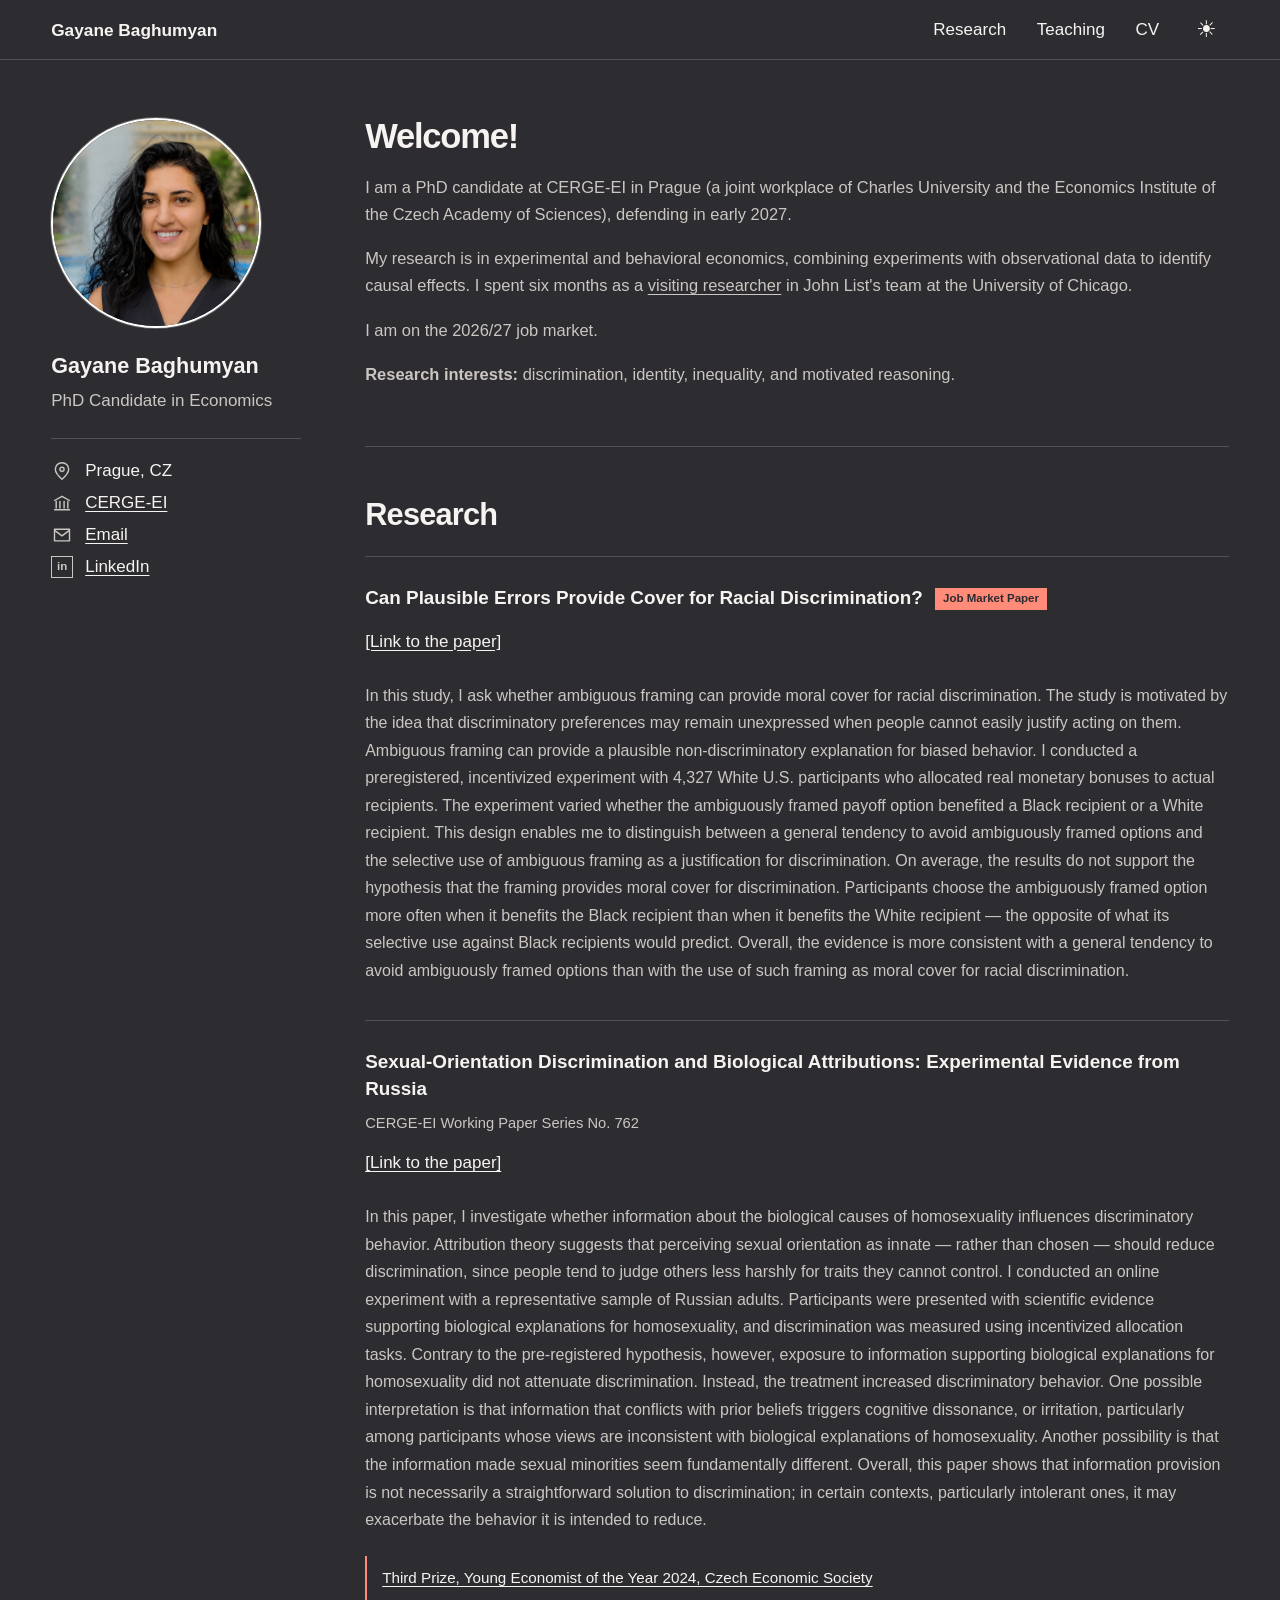
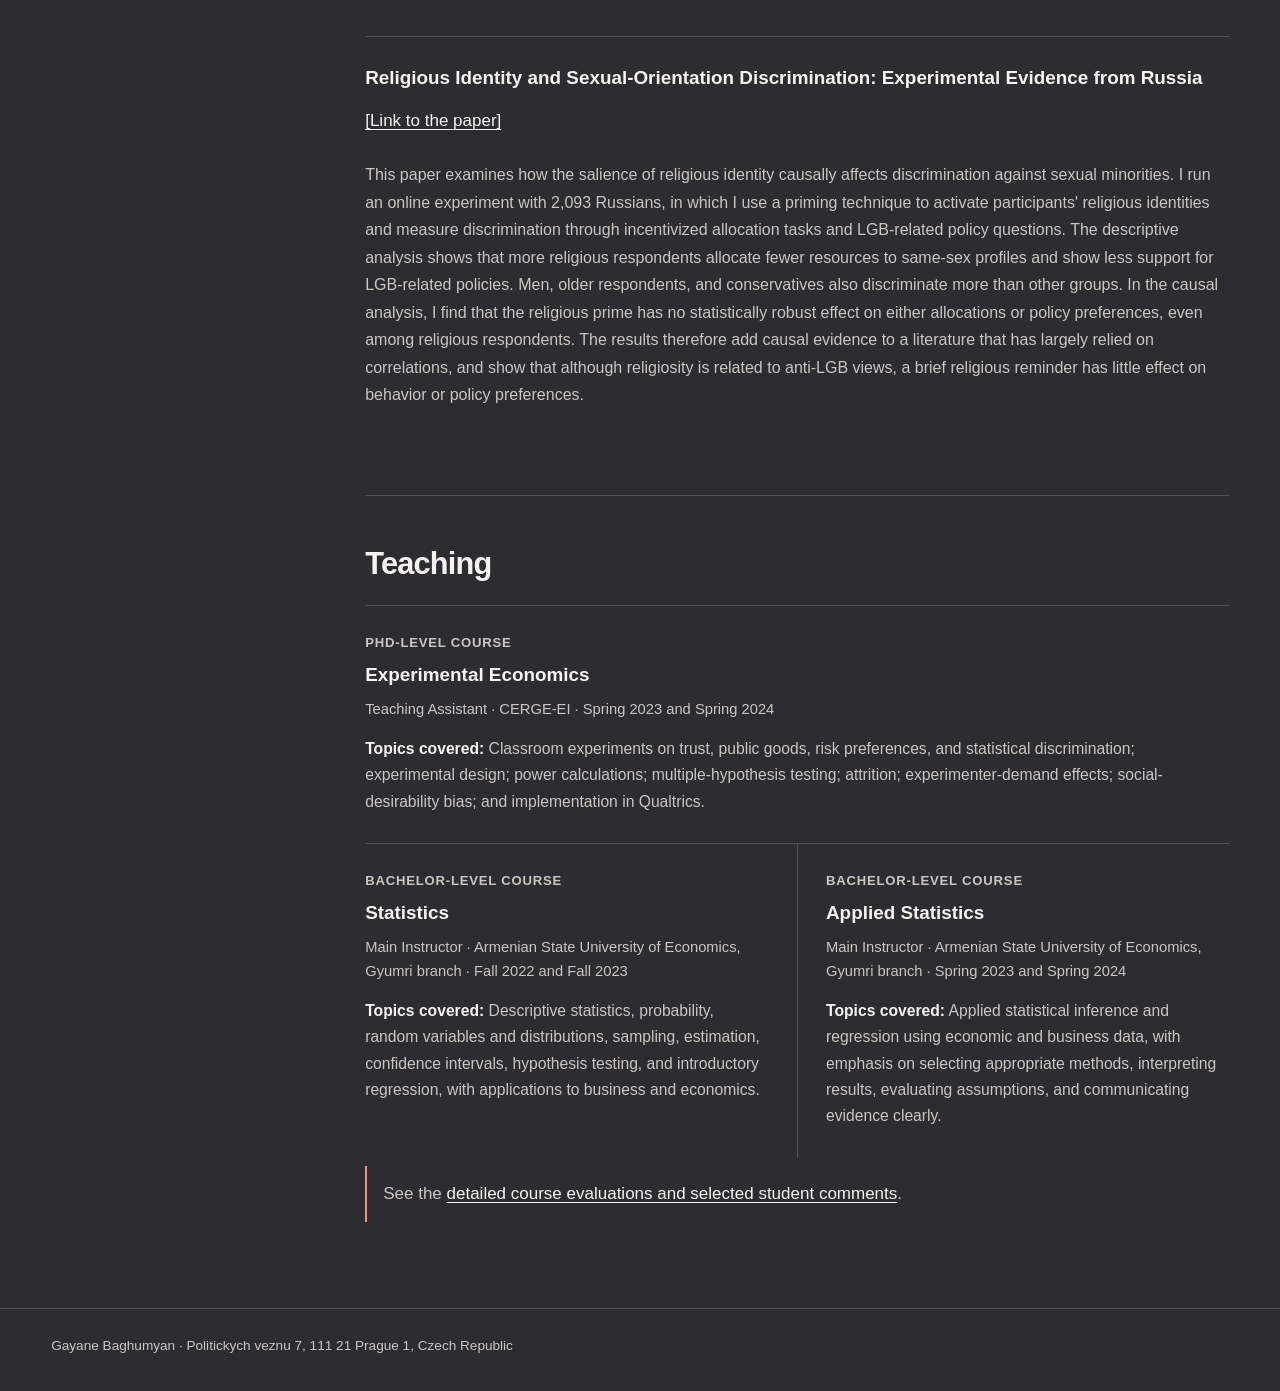
==== commit 3bd07480: "Preserve original UTF-8 text on the home and CV pages" ====
--- a/index.html
+++ b/index.html
@@ -4,11 +4,11 @@
   <meta charset="utf-8">
   <meta name="viewport" content="width=device-width, initial-scale=1">
   <title>Gayane Baghumyan</title>
-  <meta name="description" content="Gayane Baghumyan - PhD candidate in economics at CERGE-EI, Prague. Experimental and behavioral economics.">
+  <meta name="description" content="Gayane Baghumyan — PhD candidate in economics at CERGE-EI, Prague. Experimental and behavioral economics.">
   <meta name="google-site-verification" content="0dXOdMFib8gQolip0rUQmylkaSBkf9SZeHn23r_GIMQ" />
   <link rel="canonical" href="https://gayanebaghumyan.github.io/">
   <meta property="og:title" content="Gayane Baghumyan">
-  <meta property="og:description" content="Gayane Baghumyan - PhD candidate in economics at CERGE-EI, Prague. Experimental and behavioral economics.">
+  <meta property="og:description" content="Gayane Baghumyan — PhD candidate in economics at CERGE-EI, Prague. Experimental and behavioral economics.">
   <meta property="og:type" content="profile">
   <meta property="og:url" content="https://gayanebaghumyan.github.io/">
   <meta property="og:image" content="https://gayanebaghumyan.github.io/assets/headshot.png">
@@ -25,7 +25,7 @@
   <div class="site-shell">
     <header class="site-header">
       <div class="header-inner">
-        <a class="header-name" href="index.html" aria-label="Gayane Baghumyan - home">Gayane Baghumyan</a>
+        <a class="header-name" href="index.html" aria-label="Gayane Baghumyan — home">Gayane Baghumyan</a>
 
         <div class="header-actions">
           <nav aria-label="Primary navigation">
@@ -36,8 +36,8 @@
 
           <label class="theme-toggle" title="Toggle light and dark mode">
             <input id="theme-toggle" type="checkbox" checked aria-label="Toggle light and dark mode">
-            <span class="theme-icon theme-icon-sun" aria-hidden="true">?</span>
-            <span class="theme-icon theme-icon-moon" aria-hidden="true">?</span>
+            <span class="theme-icon theme-icon-sun" aria-hidden="true">☀</span>
+            <span class="theme-icon theme-icon-moon" aria-hidden="true">☾</span>
           </label>
         </div>
       </div>
@@ -117,7 +117,7 @@
                   <a href="papers/plausible-errors.pdf?v=92b6ce6ceaa4" target="_blank" rel="noopener" data-analytics-click="click-paper-jmp">[Link to the paper]</a>
                 </div>
               </div>
-              <p class="abstract">In this study, I ask whether ambiguous framing can provide moral cover for racial discrimination. The study is motivated by the idea that discriminatory preferences may remain unexpressed when people cannot easily justify acting on them. Ambiguous framing can provide a plausible non-discriminatory explanation for biased behavior. I conducted a preregistered, incentivized experiment with 4,327 White U.S. participants who allocated real monetary bonuses to actual recipients. The experiment varied whether the ambiguously framed payoff option benefited a Black recipient or a White recipient. This design enables me to distinguish between a general tendency to avoid ambiguously framed options and the selective use of ambiguous framing as a justification for discrimination. On average, the results do not support the hypothesis that the framing provides moral cover for discrimination. Participants choose the ambiguously framed option more often when it benefits the Black recipient than when it benefits the White recipient - the opposite of what its selective use against Black recipients would predict. Overall, the evidence is more consistent with a general tendency to avoid ambiguously framed options than with the use of such framing as moral cover for racial discrimination.</p>
+              <p class="abstract">In this study, I ask whether ambiguous framing can provide moral cover for racial discrimination. The study is motivated by the idea that discriminatory preferences may remain unexpressed when people cannot easily justify acting on them. Ambiguous framing can provide a plausible non-discriminatory explanation for biased behavior. I conducted a preregistered, incentivized experiment with 4,327 White U.S. participants who allocated real monetary bonuses to actual recipients. The experiment varied whether the ambiguously framed payoff option benefited a Black recipient or a White recipient. This design enables me to distinguish between a general tendency to avoid ambiguously framed options and the selective use of ambiguous framing as a justification for discrimination. On average, the results do not support the hypothesis that the framing provides moral cover for discrimination. Participants choose the ambiguously framed option more often when it benefits the Black recipient than when it benefits the White recipient — the opposite of what its selective use against Black recipients would predict. Overall, the evidence is more consistent with a general tendency to avoid ambiguously framed options than with the use of such framing as moral cover for racial discrimination.</p>
             </article>
 
             <article>
@@ -128,7 +128,7 @@
                   <a href="https://ssrn.com/abstract=4547312" target="_blank" rel="noopener">[Link to the paper]</a>
                 </div>
               </div>
-              <p class="abstract">In this paper, I investigate whether information about the biological causes of homosexuality influences discriminatory behavior. Attribution theory suggests that perceiving sexual orientation as innate - rather than chosen - should reduce discrimination, since people tend to judge others less harshly for traits they cannot control. I conducted an online experiment with a representative sample of Russian adults. Participants were presented with scientific evidence supporting biological explanations for homosexuality, and discrimination was measured using incentivized allocation tasks. Contrary to the pre-registered hypothesis, however, exposure to information supporting biological explanations for homosexuality did not attenuate discrimination. Instead, the treatment increased discriminatory behavior. One possible interpretation is that information that conflicts with prior beliefs triggers cognitive dissonance, or irritation, particularly among participants whose views are inconsistent with biological explanations of homosexuality. Another possibility is that the information made sexual minorities seem fundamentally different. Overall, this paper shows that information provision is not necessarily a straightforward solution to discrimination; in certain contexts, particularly intolerant ones, it may exacerbate the behavior it is intended to reduce.</p>
+              <p class="abstract">In this paper, I investigate whether information about the biological causes of homosexuality influences discriminatory behavior. Attribution theory suggests that perceiving sexual orientation as innate — rather than chosen — should reduce discrimination, since people tend to judge others less harshly for traits they cannot control. I conducted an online experiment with a representative sample of Russian adults. Participants were presented with scientific evidence supporting biological explanations for homosexuality, and discrimination was measured using incentivized allocation tasks. Contrary to the pre-registered hypothesis, however, exposure to information supporting biological explanations for homosexuality did not attenuate discrimination. Instead, the treatment increased discriminatory behavior. One possible interpretation is that information that conflicts with prior beliefs triggers cognitive dissonance, or irritation, particularly among participants whose views are inconsistent with biological explanations of homosexuality. Another possibility is that the information made sexual minorities seem fundamentally different. Overall, this paper shows that information provision is not necessarily a straightforward solution to discrimination; in certain contexts, particularly intolerant ones, it may exacerbate the behavior it is intended to reduce.</p>
               <p class="award-line"><a href="https://www.cse.cz/en/media/czech-economic-society-has-awarded-the-young-economist-of-2024-award" target="_blank" rel="noopener">Third Prize, Young Economist of the Year 2024, Czech Economic Society</a></p>
             </article>
 
@@ -150,21 +150,21 @@
               <article class="teaching-entry">
                 <p class="teaching-level">PhD-level course</p>
                 <h3>Experimental Economics</h3>
-                <p class="teaching-meta">Teaching Assistant � CERGE-EI � Spring 2023 and Spring 2024</p>
+                <p class="teaching-meta">Teaching Assistant · CERGE-EI · Spring 2023 and Spring 2024</p>
                 <p class="teaching-topics"><strong>Topics covered:</strong> Classroom experiments on trust, public goods, risk preferences, and statistical discrimination; experimental design; power calculations; multiple-hypothesis testing; attrition; experimenter-demand effects; social-desirability bias; and implementation in Qualtrics.</p>
               </article>
 
               <article class="teaching-entry">
                 <p class="teaching-level">Bachelor-level course</p>
                 <h3>Statistics</h3>
-                <p class="teaching-meta">Main Instructor � Armenian State University of Economics, Gyumri branch � Fall 2022 and Fall 2023</p>
+                <p class="teaching-meta">Main Instructor · Armenian State University of Economics, Gyumri branch · Fall 2022 and Fall 2023</p>
                 <p class="teaching-topics"><strong>Topics covered:</strong> Descriptive statistics, probability, random variables and distributions, sampling, estimation, confidence intervals, hypothesis testing, and introductory regression, with applications to business and economics.</p>
               </article>
 
               <article class="teaching-entry">
                 <p class="teaching-level">Bachelor-level course</p>
                 <h3>Applied Statistics</h3>
-                <p class="teaching-meta">Main Instructor � Armenian State University of Economics, Gyumri branch � Spring 2023 and Spring 2024</p>
+                <p class="teaching-meta">Main Instructor · Armenian State University of Economics, Gyumri branch · Spring 2023 and Spring 2024</p>
                 <p class="teaching-topics"><strong>Topics covered:</strong> Applied statistical inference and regression using economic and business data, with emphasis on selecting appropriate methods, interpreting results, evaluating assumptions, and communicating evidence clearly.</p>
               </article>
             </div>
@@ -177,7 +177,7 @@
 
     <footer class="site-footer">
       <p>
-        Gayane Baghumyan �
+        Gayane Baghumyan ·
         <button class="address-copy" type="button" data-address="Politickych veznu 7, 111 21 Prague 1, Czech Republic" title="Copy address">
           Politickych veznu 7, 111 21 Prague 1, Czech Republic
         </button>
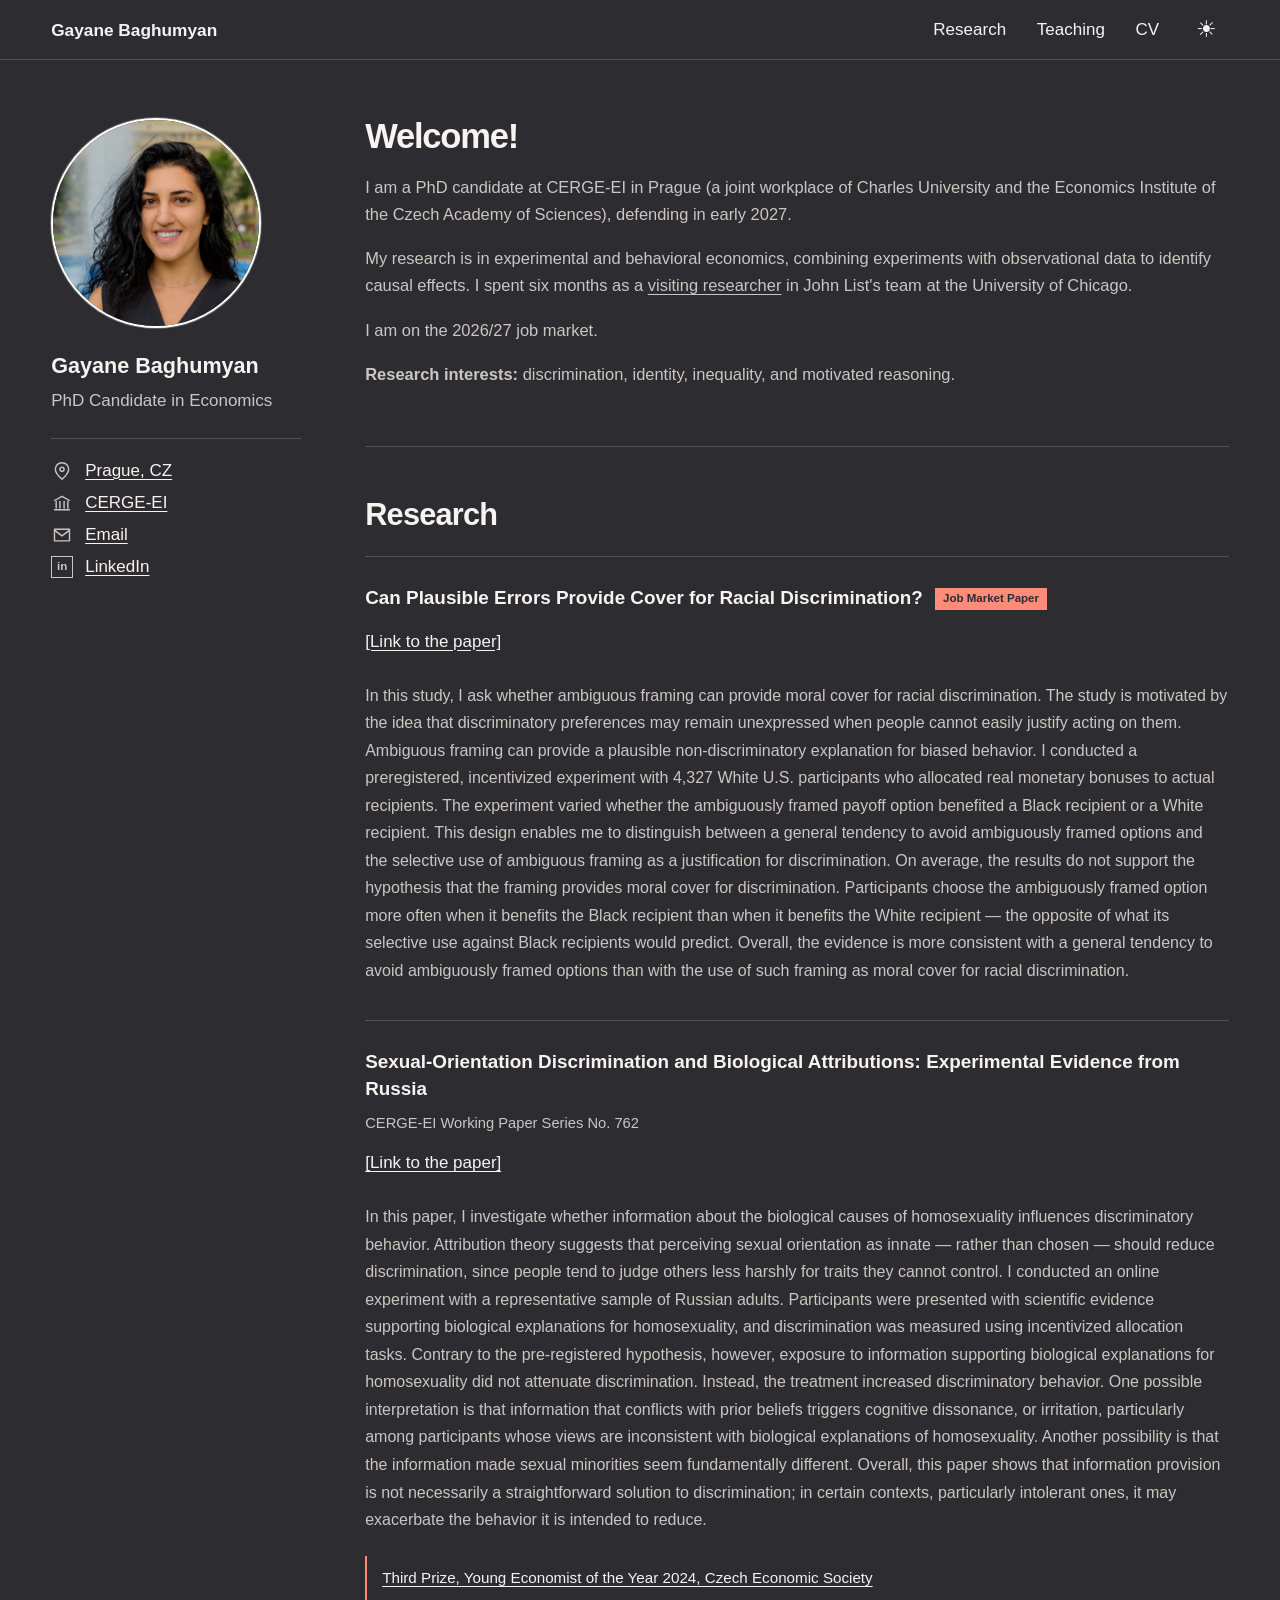
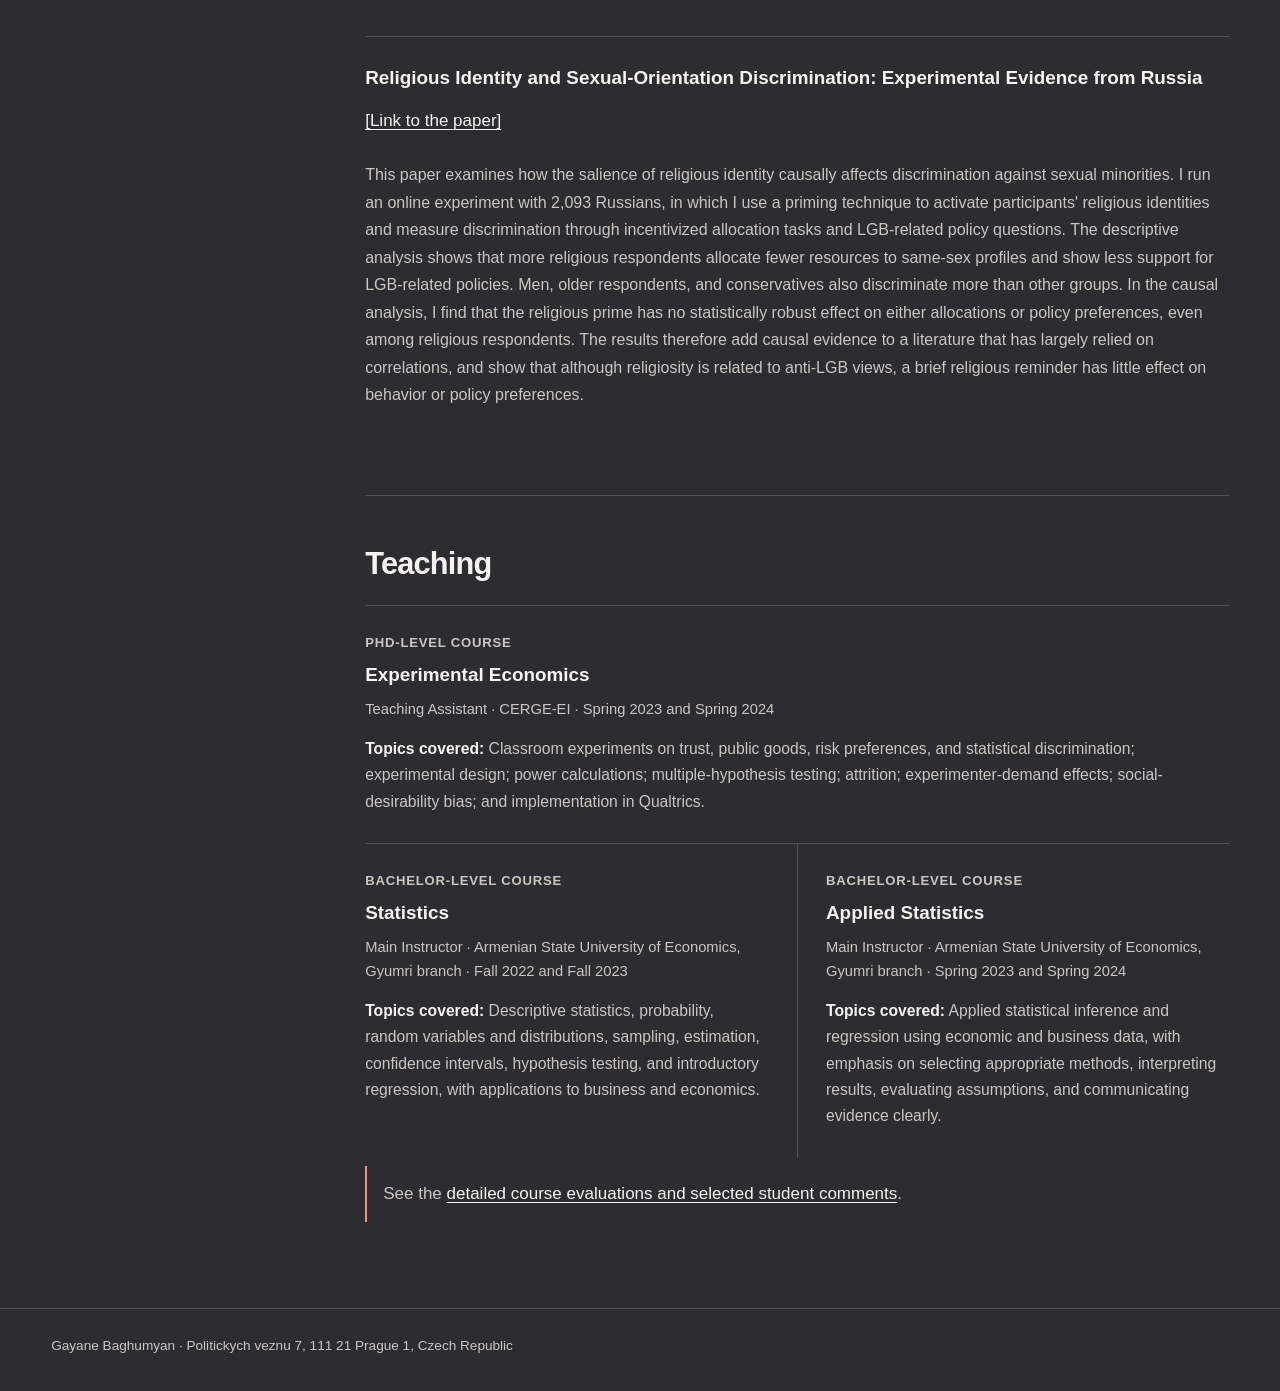
==== commit 12598479: "Underline the Prague address control" ====
--- a/index.html
+++ b/index.html
@@ -15,7 +15,7 @@
   <link rel="icon" type="image/png" href="assets/favicon.png?v=1">
   <link rel="apple-touch-icon" href="assets/favicon.png?v=1">
   <script src="theme.js?v=1"></script>
-  <link rel="stylesheet" href="style.css?v=7">
+  <link rel="stylesheet" href="style.css?v=8">
   <script src="script.js?v=3" defer></script>
   <script src="analytics.js?v=4" defer></script>
 </head>
--- a/style.css
+++ b/style.css
@@ -351,6 +351,9 @@
 .profile-address-copy {
   justify-self: start;
   min-height: 32px;
+  text-decoration: underline;
+  text-decoration-thickness: 1px;
+  text-underline-offset: 0.2em;
 }
 
 .address-tooltip {
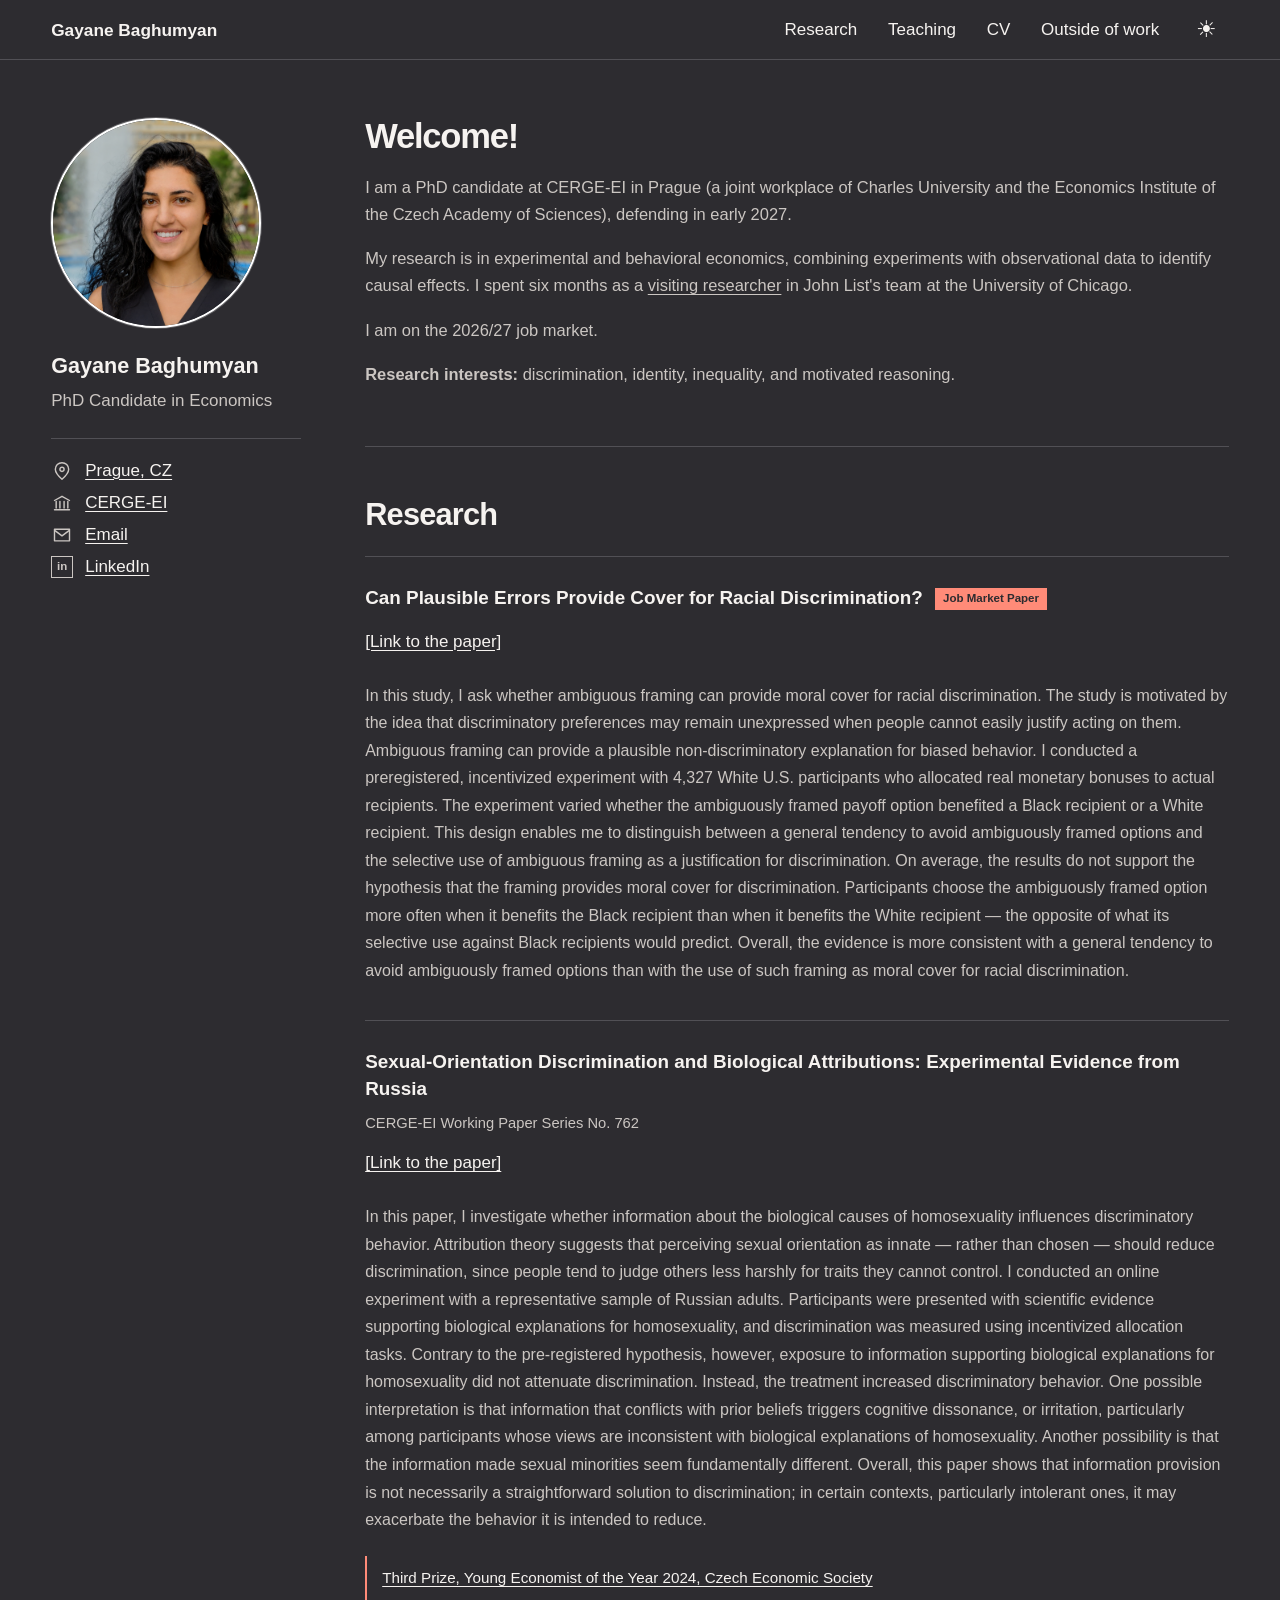
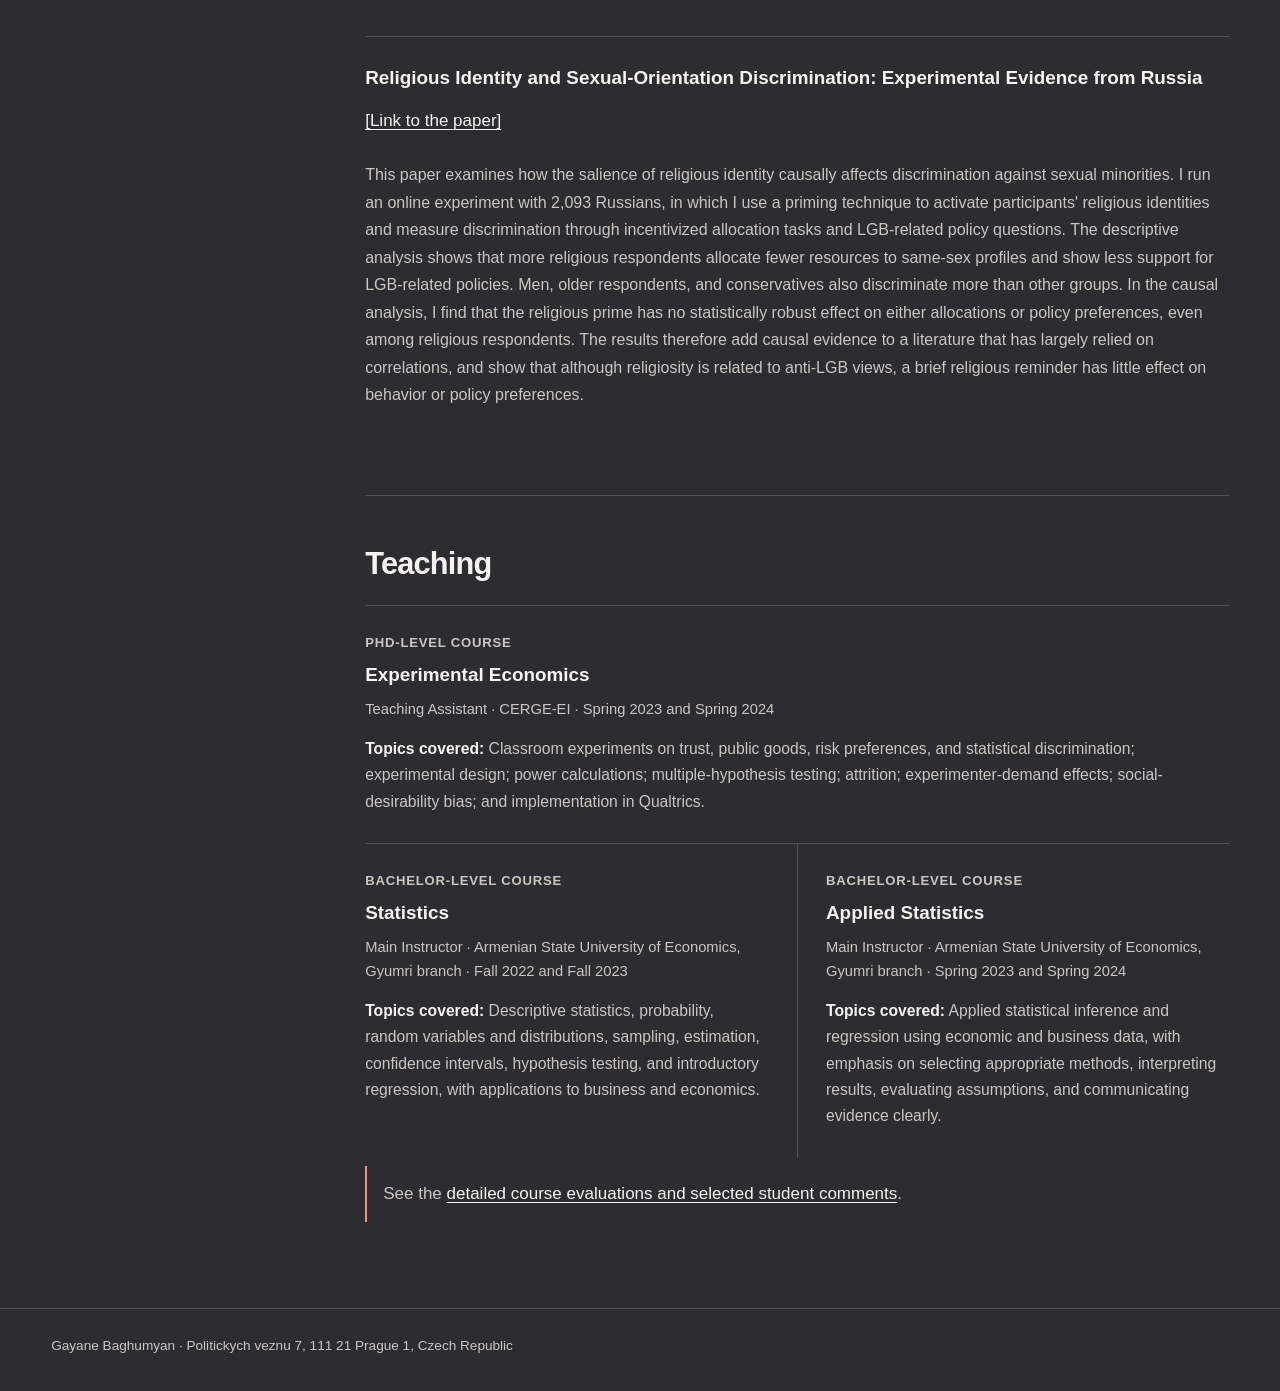
==== commit 26b1c85b: "Publish Outside of work page and track navigation clicks" ====
--- a/index.html
+++ b/index.html
@@ -15,9 +15,9 @@
   <link rel="icon" type="image/png" href="assets/favicon.png?v=1">
   <link rel="apple-touch-icon" href="assets/favicon.png?v=1">
   <script src="theme.js?v=1"></script>
-  <link rel="stylesheet" href="style.css?v=8">
+  <link rel="stylesheet" href="style.css?v=14">
   <script src="script.js?v=3" defer></script>
-  <script src="analytics.js?v=4" defer></script>
+  <script src="analytics.js?v=5" defer></script>
 </head>
 <body data-analytics-page="home">
   <a class="skip-link" href="#content">Skip to content</a>
@@ -32,6 +32,7 @@
             <a href="#research" data-analytics-click="click-research">Research</a>
             <a href="#teaching" data-analytics-click="click-teaching">Teaching</a>
             <a href="cv.html" data-analytics-click="click-cv">CV</a>
+            <a class="outside-work-link" href="outside-of-work.html" data-analytics-click="click-outside-work">Outside of work</a>
           </nav>
 
           <label class="theme-toggle" title="Toggle light and dark mode">
--- a/style.css
+++ b/style.css
@@ -203,6 +203,55 @@
 
 .content {
   padding-block: clamp(38px, 4.5vw, 64px) 58px;
+}
+
+.outside-work {
+  max-width: 1440px;
+  padding-top: clamp(24px, 3vw, 40px);
+}
+
+.outside-work-photo {
+  margin: 0 0 clamp(24px, 4vw, 48px);
+}
+
+.outside-work-photo img {
+  width: 100%;
+  height: auto;
+}
+
+@media (min-width: 721px) {
+  .outside-work-photo img {
+    aspect-ratio: 3 / 1;
+    object-fit: cover;
+    object-position: center 30%;
+  }
+}
+
+.outside-work-photo figcaption {
+  margin-top: 8px;
+  color: var(--ink-soft);
+  font-size: 0.875rem;
+  font-style: italic;
+}
+
+.outside-work-intro {
+  max-width: 38rem;
+}
+
+.outside-work-intro h1 {
+  margin: 0 0 16px;
+  font-family: Georgia, "Times New Roman", serif;
+  font-size: clamp(2rem, 3.2vw, 3rem);
+  font-weight: 400;
+  line-height: 1.1;
+}
+
+.outside-work-intro p {
+  margin: 0;
+}
+
+.outside-work-intro p + p {
+  margin-top: 1em;
 }
 
 .profile-layout {
@@ -763,6 +812,12 @@
     font-size: 0.72rem;
   }
 
+  nav .outside-work-link {
+    max-width: 54px;
+    line-height: 1.2;
+    text-align: center;
+  }
+
   .theme-toggle {
     width: 34px;
   }
@@ -801,6 +856,13 @@
   }
 }
 
+@media (max-width: 360px) {
+  .header-inner {
+    gap: 8px;
+    padding-inline: 10px;
+  }
+}
+
 @media (prefers-reduced-motion: reduce) {
   html {
     scroll-behavior: auto;
